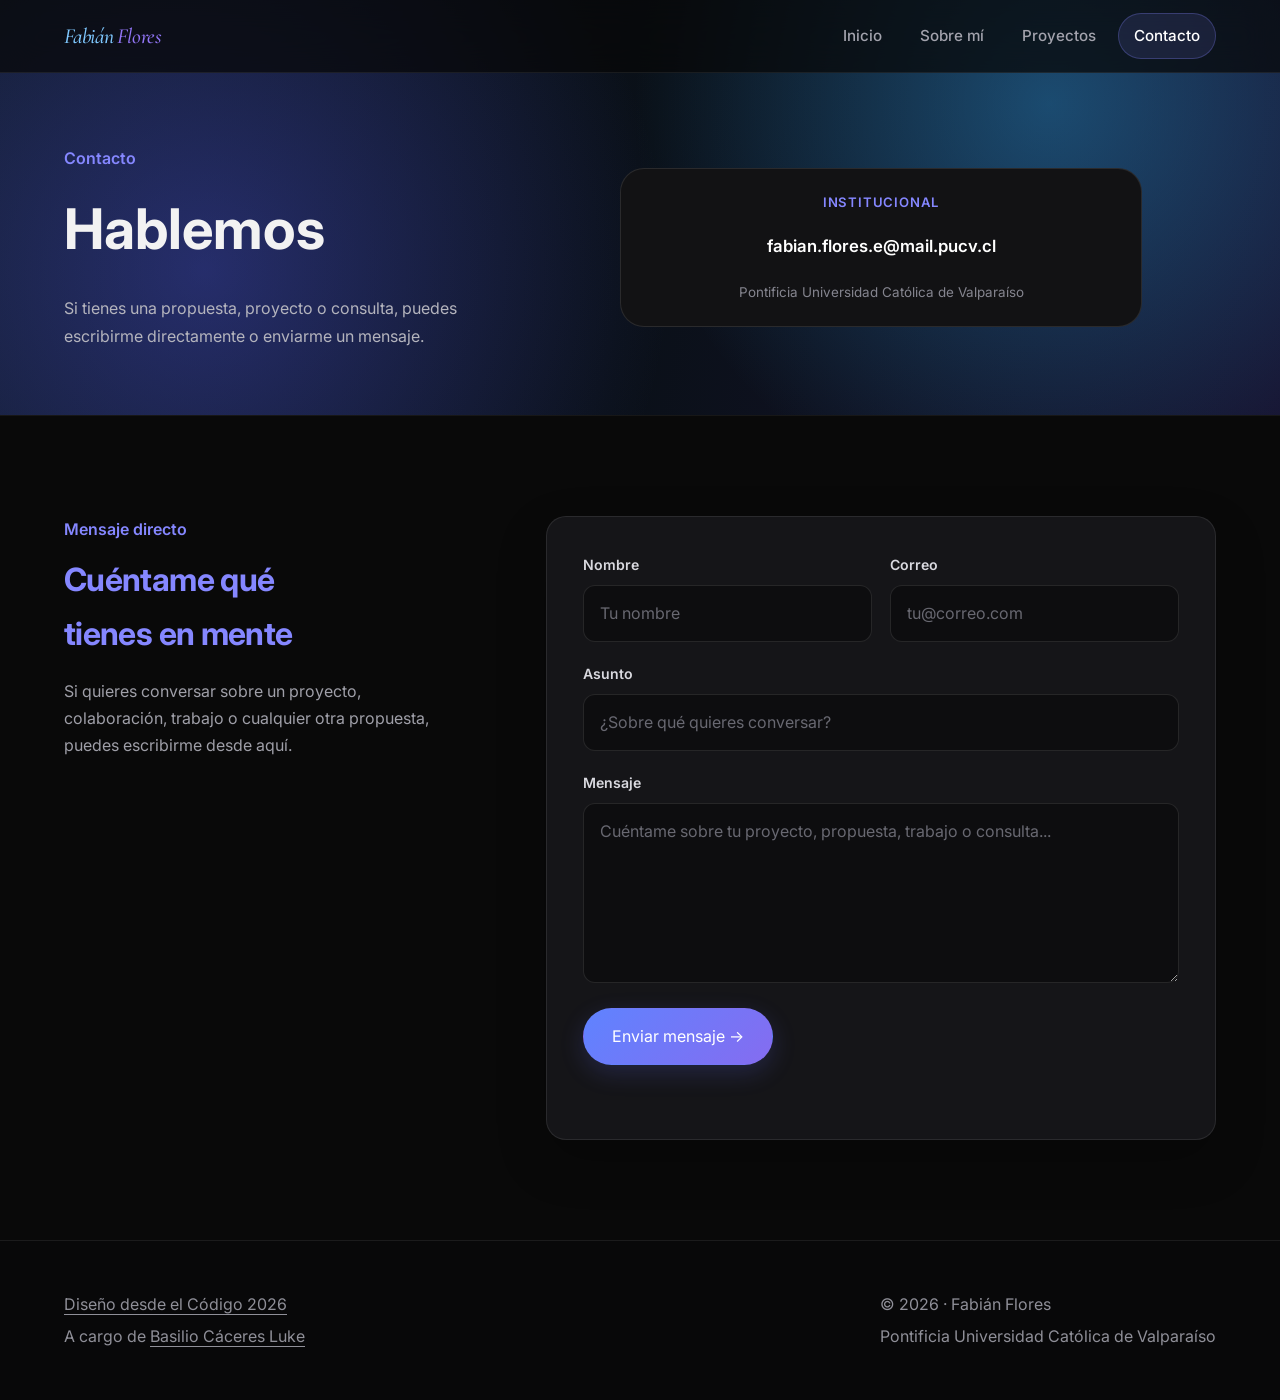
==== contacto.html @ b3d0c7dd "Página de presentación personal terminada" ====
<!DOCTYPE html>
<html lang="es">

<head>
    <meta charset="UTF-8">
    <meta name="viewport" content="width=device-width, initial-scale=1.0">

    <title>Contacto | Fabián Flores</title>

    <meta name="description"
        content="Información de contacto de Fabián Flores, estudiante de Diseño en la Pontificia Universidad Católica de Valparaíso.">

    <!-- Google Fonts -->
    <link rel="preconnect" href="https://fonts.googleapis.com">
    <link rel="preconnect" href="https://fonts.gstatic.com" crossorigin>

    <link href="https://fonts.googleapis.com/css2?family=Cormorant+Garamond:ital,wght@1,400;1,500;1,600&family=Inter:wght@300;400;500;600;700&display=swap"
        rel="stylesheet">

    <!-- CSS -->
    <link rel="stylesheet" href="style.css">
</head>
 
<body class="page-contact">

    <!-- ==========================
            NAVEGACIÓN
    =========================== -->

    <nav class="site-nav">

        <div class="container nav-content">

            <a href="index.html" class="nav-brand">
                <span class="brand-name">Fabián</span>
                <span class="brand-surname">Flores</span>
            </a>

            <div class="nav-links">

                <a href="index.html" class="nav-link">
                    Inicio
                </a>

                <a href="sobre-mi.html" class="nav-link">
                    Sobre mí
                </a>

                <a href="proyectos.html" class="nav-link">
                    Proyectos
                </a>

                <a href="contacto.html" class="nav-link active">
                    Contacto
                </a>

            </div>

        </div>

    </nav>

    <!-- ==========================
            CABECERA DE PÁGINA
    =========================== -->

<!-- ==========================
        CABECERA DE CONTACTO
=========================== -->

    <header class="page-header contact-page-header">

        <div class="container contact-header-grid">

            <!-- Texto -->

            <div class="contact-header-copy">

                <p class="page-eyebrow">
                    Contacto
                </p>

                <h1>
                    Hablemos
                </h1>

                <p class="page-description">
                    Si tienes una propuesta, proyecto o consulta,
                    puedes escribirme directamente o enviarme un mensaje.
                </p>

            </div>

            <!-- Correos -->

            <div class="contact-options contact-options-header">


                <!-- Institucional -->

                <a
                    href="mailto:fabian.flores.e@mail.pucv.cl"
                    class="contact-option">

                    <span class="contact-option-label">
                        Institucional
                    </span>

                    <strong>
                        fabian.flores.e@mail.pucv.cl
                    </strong>

                    <span class="contact-option-note">
                        Pontificia Universidad Católica de Valparaíso
                    </span>

                </a>

            </div>

        </div>

    </header>

    <!-- ==========================
            INFORMACIÓN DE CONTACTO
    =========================== -->

    <main>

        <!-- ==========================
                FORMULARIO
        =========================== -->

        <section class="section contact-form-section">

            <div class="container contact-form-grid">

                <div class="contact-form-intro">

                    <p class="page-eyebrow">
                        Mensaje directo
                    </p>

                    <h2 class="section-title">
                        Cuéntame qué<br>
                        tienes en mente
                    </h2>

                    <p>
                        Si quieres conversar sobre un proyecto,
                        colaboración, trabajo o cualquier otra propuesta,
                        puedes escribirme desde aquí.
                    </p>

                </div>

                <form
                    id="contact-form"
                    class="contact-form"
                    action="https://formspree.io/f/mnpawgqn"
                    method="POST">

                    <div class="form-row">

                        <div class="form-field">

                            <label for="contact-name">
                                Nombre
                            </label>

                            <input
                                type="text"
                                id="contact-name"
                                name="nombre"
                                placeholder="Tu nombre"
                                autocomplete="name"
                                required>

                        </div>

                        <div class="form-field">

                            <label for="contact-email">
                                Correo
                            </label>

                            <input
                                type="email"
                                id="contact-email"
                                name="email"
                                placeholder="tu@correo.com"
                                autocomplete="email"
                                required>

                        </div>

                    </div>

                    <div class="form-field">

                        <label for="contact-subject">
                            Asunto
                        </label>

                        <input
                            type="text"
                            id="contact-subject"
                            name="asunto"
                            placeholder="¿Sobre qué quieres conversar?"
                            required>

                    </div>

                    <div class="form-field">

                        <label for="contact-message">
                            Mensaje
                        </label>

                        <textarea
                            id="contact-message"
                            name="mensaje"
                            placeholder="Cuéntame sobre tu proyecto, propuesta, trabajo o consulta..."
                            required></textarea>

                    </div>

                    <button
                        type="submit"
                        class="btn contact-submit">

                        Enviar mensaje →

                    </button>

                    <p
                        id="contact-form-status"
                        class="form-status"
                        aria-live="polite">
                    </p>


                </form>


            </div>

        </section>

    </main>

    <!-- ==========================
            FOOTER
    =========================== -->

    <footer>

        <div class="container footer-content">

            <div class="footer-course">

                <h3>
                    <a href="https://wiki.ead.pucv.cl/Dise%C3%B1o_desde_el_C%C3%B3digo_2026"
                        target="_blank"
                        rel="noopener noreferrer">
                        Diseño desde el Código 2026
                    </a>
                </h3>

                <p>
                    A cargo de
                    <a href="https://wiki.ead.pucv.cl/Basilio_C%C3%A1ceres"
                        target="_blank"
                        rel="noopener noreferrer">
                        Basilio Cáceres Luke
                    </a>
                </p>

            </div>

            <div>

                <p id="copyright">
                    © 2026 · Fabián Flores
                </p>

                <p>
                    Pontificia Universidad Católica de Valparaíso
                </p>

            </div>

        </div>

    </footer>

    <!-- JavaScript -->
    <script src="script.js"></script>

</body>

</html>
---- style.css ----
/* ==========================================
   VARIABLES
========================================== */

:root{

    --color-primary:#7b7cff;
    --color-primary-dark:#6263e8;
    --color-accent:#8587ff;

    --color-blue:#6d8cff;
    --color-light-blue:#7fc8ff;
    --color-purple:#9275f5;

    --color-text:#f2f2f2;
    --color-text-light:#a8a8ad;

    --color-border:rgba(255,255,255,.10);

    --color-surface:#121214;

    --shadow:
        0 15px 40px rgba(70,100,170,.10);

    --shadow-hover:
        0 20px 45px rgba(80,100,190,.16);

    --radius:18px;

    --transition:.3s ease;

    --max-width:1200px;

}

/* ==========================================
   RESET
========================================== */

*{
    margin:0;
    padding:0;
    box-sizing:border-box;
}

html{
    scroll-behavior:smooth;

    scroll-padding-top:90px;
}

body{
    font-family:'Inter', sans-serif;
    color:var(--color-text);
    line-height:1.7;
    min-height:100vh;
    overflow-x:hidden;
    background:#090909;
}

/* ==========================================
   TIPOGRAFÍA
========================================== */

h1{
    font-size:3.5rem;
    margin-bottom:.5rem;
}

h2{
    font-size:2rem;
    margin-bottom:1rem;
}

h3{
    margin-bottom:.8rem;
}

p{
    color:var(--color-text-light);
}

ul{
    padding-left:20px;
}

a{
    text-decoration:none;
    color:inherit;
}

/* ==========================================
   CONTENEDORES
========================================== */

.container{
    width:min(90%, var(--max-width));
    margin:auto;
}

.section{
    position:relative;
    padding:100px 0;
}

.section-title{
    margin-bottom:35px;
    color:var(--color-accent);
    font-weight:700;
    letter-spacing:-0.02em;
}

/* ==========================================
   NAVEGACIÓN
========================================== */

.site-nav{

    position:fixed;

    top:0;
    left:0;
    right:0;

    z-index:1000;

    background:
        rgba(7,7,8,.72);

    border-bottom:
        1px solid rgba(255,255,255,.07);

    backdrop-filter:
        blur(18px);

    -webkit-backdrop-filter:
        blur(18px);


    /* Estado inicial: oculta */

    opacity:0;

    visibility:hidden;

    pointer-events:none;


    /* Aparición suave */

    transition:
        opacity .45s ease,
        visibility .45s ease;

}

.site-nav.is-visible{

    opacity:1;

    visibility:visible;

    pointer-events:auto;

}

.nav-content{

    min-height:72px;

    display:flex;

    align-items:center;

    justify-content:space-between;

    gap:30px;

}

/* Nombre */
.nav-brand{
    display:inline-flex;
    align-items:baseline;
    gap:.16em;
    font-family:
        "Cormorant Garamond",
        serif;
    font-size:1.35rem;
    font-style:italic;
    font-weight:500;
    letter-spacing:-0.01em;
    white-space:nowrap;
}

.nav-brand .brand-name{color:var(--color-light-blue);}

.nav-brand .brand-surname{color:var(--color-purple);}

/* Enlaces */
.nav-links{

    display:flex;

    align-items:center;

    gap:6px;

}

.nav-link{

    padding:9px 15px;

    border-radius:999px;

    color:#a3a3ad;

    font-size:.95rem;

    font-weight:500;

    border:
        1px solid transparent;

    transition:
        color .3s ease,
        background .3s ease,
        border-color .3s ease,
        transform .3s ease;

}

.nav-link:hover{

    color:#ffffff;

    background:
        rgba(255,255,255,.06);

}

/* Página actual */
.nav-link.active{

    color:#ffffff;

    background:
        rgba(133,135,255,.13);

    border-color:
        rgba(133,135,255,.28);

}

/* Accesibilidad con teclado */
.nav-brand:focus-visible,
.nav-link:focus-visible{

    outline:
        2px solid var(--color-accent);

    outline-offset:4px;

}

/* ==========================================
   HERO
========================================== */

.hero{
    position:relative;
    min-height:calc(100vh + 180px);
    display:flex;
    align-items:center;
    overflow:hidden;
    isolation:isolate;
    background:#070708;
}

.hero::after{

    content:"";

    position:absolute;

    left:0;
    right:0;
    bottom:0;

    height:420px;

    pointer-events:none;

    background:

        linear-gradient(

            to bottom,

            rgba(7,7,8,0) 0%,

            rgba(7,7,8,.05) 20%,

            rgba(7,7,8,.18) 40%,

            rgba(7,7,8,.45) 60%,

            rgba(7,7,8,.75) 80%,

            #0d0d0f 100%

        );

    z-index:2;

}

/* ==========================================
   CABECERA DE PÁGINAS INTERNAS
========================================== */

.page-header{
    position:relative;
    padding:
        145px 0
        65px;
    background:#090909;
}

.page-header h1{
    margin-bottom:18px;
}

.page-eyebrow{
    margin-bottom:10px;
    color:var(--color-accent);
    font-weight:600;
}

.page-description{
    max-width:800px;
    color:#b4b4bd;
}

/* ==========================================
   FONDOS DE CABECERAS INTERNAS
========================================== */

/* SOBRE MÍ */
body.page-about .page-header{
    background:
        radial-gradient(
            circle at 12% 35%,
            rgba(54,167,255,.40) 0%,
            transparent 38%
        ),

        radial-gradient(
            circle at 88% 30%,
            rgba(118,79,255,.34) 0%,
            transparent 42%
        ),

        linear-gradient(
            100deg,
            #102334 0%,
            #0b111d 50%,
            #201642 100%
        );
}

/* PROYECTOS */
body.page-projects .page-header{
    background:
        radial-gradient(
            circle at 18% 25%,
            rgba(82,103,255,.38) 0%,
            transparent 38%
        ),

        radial-gradient(
            circle at 84% 38%,
            rgba(151,75,245,.38) 0%,
            transparent 42%
        ),

        linear-gradient(
            105deg,
            #10162c 0%,
            #0c0d18 48%,
            #25133a 100%
        );
}

/* CONTACTO */
body.page-contact .page-header{
    background:
        radial-gradient(
            circle at 82% 25%,
            rgba(45,185,255,.34) 0%,
            transparent 38%
        ),

        radial-gradient(
            circle at 16% 65%,
            rgba(83,89,245,.35) 0%,
            transparent 42%
        ),

        linear-gradient(
            100deg,
            #101a27 0%,
            #0a1018 50%,
            #171330 100%
        );
}

/* ==========================================
   FONDO FLUIDO
========================================== */

.hero-fluid{

    position:absolute;

    inset:-10%;

    z-index:0;

    overflow:hidden;

    pointer-events:none;

    --mouse-x:0px;
    --mouse-y:0px;

    --mouse-x-reverse:0px;
    --mouse-y-reverse:0px;

    background:
        radial-gradient(
            circle at 20% 30%,
            rgba(61,125,255,.30),
            transparent 38%
        ),

        radial-gradient(
            circle at 78% 25%,
            rgba(126,85,255,.30),
            transparent 40%
        ),

        radial-gradient(
            circle at 50% 85%,
            rgba(45,185,255,.18),
            transparent 42%
        ),

        #070708;

}

/* Base compartida de las capas */

.fluid-layer{
    position:absolute;
    left:-30%;
    width:160%;
    filter:blur(45px);
    will-change:transform;
}

/* Onda superior */

.fluid-layer-1{

    top:-4%;

    height:46%;

    opacity:.78;

    background:
        linear-gradient(
            100deg,

            rgba(54,167,255,.85) 0%,

            rgba(74,122,255,.78) 32%,

            rgba(118,79,255,.82) 68%,

            rgba(72,98,235,.65) 100%
        );

    border-radius:
        40% 60% 65% 35%
        /
        55% 48% 52% 45%;

    transform:
        rotate(-5deg)
        scale(1.1);

    animation:
        fluid-wave-one 7s ease-in-out infinite alternate;

}

/* Onda central */

.fluid-layer-2{

    top:27%;

    height:43%;

    opacity:.68;

    background:
        linear-gradient(
            100deg,

            rgba(35,208,255,.80) 0%,

            rgba(47,147,255,.78) 34%,

            rgba(76,90,220,.72) 65%,

            rgba(126,81,245,.72) 100%
        );

    border-radius:
        58% 42% 36% 64%
        /
        42% 58% 45% 55%;

    transform:
        rotate(4deg)
        scale(1.08);

    animation:
        fluid-wave-two 9s ease-in-out infinite alternate;

}

/* Onda inferior */

.fluid-layer-3{

    bottom:-15%;

    height:48%;

    opacity:.72;

    background:
        linear-gradient(
            105deg,

            rgba(16,88,180,.68) 0%,

            rgba(24,125,220,.72) 33%,

            rgba(74,75,205,.78) 67%,

            rgba(115,68,230,.72) 100%
        );

    border-radius:
        38% 62% 58% 42%
        /
        62% 38% 55% 45%;

    transform:
        rotate(-3deg)
        scale(1.12);

    animation:
        fluid-wave-three 11s ease-in-out infinite alternate;

}

/* Oscurecimiento para mantener legibilidad */

.hero-fluid::after{

    content:"";

    position:absolute;

    inset:0;

    background:

        radial-gradient(

            circle at center,

            rgba(5,5,8,.05) 0%,

            rgba(5,5,8,.14) 55%,

            rgba(5,5,8,.35) 82%,

            rgba(5,5,8,.92) 100%

        ),

        linear-gradient(

            to bottom,

            transparent 72%,

            rgba(7,7,8,.10) 82%,

            rgba(7,7,8,.55) 90%,

            #070708 100%

        );

}






/* ==========================================
   ONDAS GENERADAS POR CLICK
========================================== */

.hero-ripple{

    position:absolute;

    left:0;
    top:0;

    width:0;
    height:0;

    z-index:1;

    pointer-events:none;

}

/* ==========================================
   VACÍO CENTRAL
========================================== */

.hero-ripple-core{

    position:absolute;

    left:0;
    top:0;

    width:190px;
    height:190px;

    border-radius:50%;

    background:
        radial-gradient(
            circle,
            rgba(9,9,9,.82) 0%,
            rgba(9,9,9,.72) 30%,
            rgba(9,9,9,.46) 50%,
            rgba(9,9,9,.15) 72%,
            transparent 100%
        );

    filter:blur(10px);

    animation:
        hero-ripple-core
        2.4s
        ease-out
        forwards;

}

/* ==========================================
   ONDAS EXTERIORES
========================================== */

.hero-ripple-ring{

    position:absolute;

    left:0;
    top:0;

    width:180px;
    height:180px;

    border-radius:50%;

    border:
        10px solid rgba(9,9,9,.48);

    box-shadow:
        0 0 30px rgba(9,9,9,.38),
        inset 0 0 28px rgba(9,9,9,.32);

    filter:blur(6px);

    opacity:0;

    animation:
        hero-ripple-ring
        2.8s
        cubic-bezier(.18,.55,.25,1)
        forwards;

}

/* Primera onda */
.hero-ripple-ring.ring-1{

    --ripple-scale:7.5;

}

/* Segunda onda */
.hero-ripple-ring.ring-2{
    --ripple-scale:9.5;
    animation-delay:.18s;
}

/* Tercera onda */
.hero-ripple-ring.ring-3{
    --ripple-scale:11.5;
    animation-delay:.36s;
}


/* ==========================================
   ANIMACIÓN DEL VACÍO
========================================== */

@keyframes hero-ripple-core{

    0%{

        transform:
            translate(-50%,-50%)
            scale(.08);

        opacity:.78;

    }

    35%{

        opacity:.68;

    }

    70%{

        opacity:.30;

    }

    100%{

        transform:
            translate(-50%,-50%)
            scale(4.5);

        opacity:0;

    }

}

/* ==========================================
   PROPAGACIÓN DE LAS ONDAS
========================================== */

@keyframes hero-ripple-ring{

    0%{

        transform:
            translate(-50%,-50%)
            scale(.12);

        opacity:0;

    }

    10%{

        opacity:.55;

    }

    45%{

        opacity:.42;

    }

    75%{

        opacity:.20;

    }

    100%{

        transform:
            translate(-50%,-50%)
            scale(var(--ripple-scale));

        opacity:0;

    }

}

/* ==========================================
   EFECTO AL MANTENER PRESIONADO
========================================== */

.hero-hold-effect{

    position:absolute;

    width:260px;
    height:260px;

    border-radius:50%;

    pointer-events:none;

    z-index:1;

    transform:
        translate(-50%,-50%)
        scale(1);

    background:
        radial-gradient(
            circle,
            rgba(9,9,9,.72) 0%,
            rgba(9,9,9,.56) 28%,
            rgba(9,9,9,.30) 52%,
            rgba(9,9,9,.10) 70%,
            transparent 100%
        );

    filter:blur(14px);

    opacity:.9;

    transition:
        opacity .35s ease,
        transform .35s ease;

}

/* Desaparición al soltar */
.hero-hold-effect.is-leaving{

    opacity:0;

    transform:
        translate(-50%,-50%)
        scale(1.25);

}

/* ==========================================
   ESTELA DEL PUNTERO
========================================== */

.hero-hold-trail{

    position:absolute;

    width:130px;
    height:130px;

    border-radius:50%;

    pointer-events:none;

    z-index:1;

    transform:
        translate(-50%,-50%)
        scale(.75);

    background:
        radial-gradient(
            circle,
            rgba(9,9,9,.42) 0%,
            rgba(9,9,9,.30) 35%,
            rgba(9,9,9,.12) 62%,
            transparent 100%
        );

    filter:blur(11px);

    animation:
        hero-hold-trail
        .75s
        ease-out
        forwards;

}

@keyframes hero-hold-trail{

    0%{

        opacity:.65;

        transform:
            translate(-50%,-50%)
            scale(.70);

    }

    100%{

        opacity:0;

        transform:
            translate(-50%,-50%)
            scale(1.35);

    }

}

/* ==========================================
   HERO PRESIONADO
========================================== */

.hero.is-holding,
.hero.is-holding *{

    user-select:none;
    -webkit-user-select:none;

}

.hero.is-holding .hero-image img{

    -webkit-user-drag:none;

}

/* ==========================================
   CONTENIDO DEL HERO
========================================== */

.hero-content{

    position:relative;
    z-index:2;
    width:min(90%, var(--max-width));
    margin:auto;
    display:flex;
    justify-content:space-between;
    align-items:center;
    gap:80px;

    /* Corrige el centro visual del Hero */
    transform:translateY(-70px);

}

/* Imagen */
.hero-image{
    flex:1;
    display:flex;
    justify-content:center;
}

.hero-image img{
    width:390px;
    height:390px;
    object-fit:cover;
    object-position:center;
    border-radius:28px;
    border:
        5px solid rgba(255,255,255,.82);
    box-shadow:
        0 22px 70px rgba(0,0,0,.40);
}

/* Texto */
.hero-text{
    flex:1;
    position:relative;
}

.hero-subtitle{
    margin-bottom:.5rem;
    font-size:1.1rem;
    font-weight:600;
    color:var(--color-accent);
}

.hero h1{
    color:#ffffff;
    font-family:
        "Cormorant Garamond",
        serif;
    font-size:5.3rem;
    font-style:italic;
    font-weight:500;
    line-height:.92;
    letter-spacing:-0.04em;
    text-shadow:
        0 4px 25px
        rgba(0,0,0,.20);
}

.hero h2{
    color:#e2e2e8;
}

.hero-description{
    margin:25px 0;
    max-width:550px;
    color:#c0c0ca;
}

/* ==========================================
   BOTONES
========================================== */

.hero-buttons{
    display:flex;
    gap:15px;
    margin-top:35px;
}

/* Botón principal */

.btn{

    display:inline-flex;

    align-items:center;

    justify-content:center;

    padding:14px 28px;

    color:#ffffff;

    font-weight:600;

    border-radius:999px;

    border:1px solid transparent;

    background:
        linear-gradient(
            135deg,
            #5f83ff,
            #856cf0
        );

    box-shadow:
        0 8px 24px rgba(95,105,240,.20);

    transition:
        transform .3s ease,
        background .3s ease,
        box-shadow .3s ease,
        border-color .3s ease,
        color .3s ease;

}

.btn:hover{

    transform:translateY(-3px);

    background:
        linear-gradient(
            135deg,
            #7697ff,
            #9a82ff
        );

    box-shadow:
        0 12px 30px rgba(105,95,245,.32);

}

.btn:active{
    transform:translateY(-1px) scale(.98);
}

/* Botón secundario */

.btn-outline{

    color:#d8d8ff;

    background:rgba(255,255,255,.035);

    border:
        1px solid rgba(135,135,255,.48);

    box-shadow:none;

    backdrop-filter:blur(8px);

    -webkit-backdrop-filter:blur(8px);

}

.btn-outline:hover{

    color:#ffffff;

    border-color:rgba(155,145,255,.85);

    background:
        rgba(120,110,255,.13);

    box-shadow:
        0 8px 25px rgba(105,95,235,.15);

}

/* Navegación por teclado */

.btn:focus-visible{

    outline:
        2px solid #9a8cff;

    outline-offset:4px;

}

/* ==========================================
   TARJETAS
========================================== */

.card{

    padding:30px;

    border-radius:var(--radius);

    background:#151518;

    border:1px solid rgba(255,255,255,.08);

    box-shadow:
        0 15px 35px rgba(0,0,0,.28);

    transition:var(--transition);

}

.card:hover{

    transform:translateY(-6px);

    background:#19191d;

    border-color:rgba(135,125,255,.30);

    box-shadow:
        0 20px 45px rgba(0,0,0,.38);

}

/* ==========================================
   PRESENTACIÓN
========================================== */

#presentacion{
    position:relative;
    background:#0d0d0f;
    padding-top:100px;
}

.presentacion-grid{
    display:grid;
    grid-template-columns:1.05fr 1fr;
    gap:80px;
    align-items:start;
}

.about{
    padding:0;
}

.about-skills{
    margin-top:45px;
}

.about-skills .section-title{
    margin-bottom:25px;
}

/* ==========================================
   TRAYECTORIA ACADÉMICA
========================================== */

.academic-program{

    margin-bottom:38px;
    padding:25px 28px;

    border-radius:18px;

    background:
        linear-gradient(
            135deg,
            rgba(123,124,255,.12),
            rgba(255,255,255,.025)
        );

    border:
        1px solid rgba(133,135,255,.22);

}

.academic-label{
    margin-bottom:4px;
    color:var(--color-accent);
    font-size:.85rem;
    font-weight:600;
    text-transform:uppercase;
    letter-spacing:.08em;
}

.academic-program h3{
    margin:0 0 4px;
    color:#ffffff;
    font-size:1.35rem;
}

.academic-program p:last-child{
    margin:0;
    color:#a9a9b2;
}

/* Línea temporal */
.academic-timeline{
    position:relative;
    margin-left:8px;
}

/* Línea vertical */
.academic-timeline::before{
    content:"";
    position:absolute;
    top:8px;
    bottom:8px;
    left:6px;
    width:1px;
    background:
        linear-gradient(
            to bottom,
            var(--color-accent),
            rgba(133,135,255,.10)
        );
}

.timeline-item{
    position:relative;
    display:grid;
    grid-template-columns:
        32px
        1fr;
    padding-bottom:34px;
}

.timeline-item:last-child{
    padding-bottom:0;
}

/* Punto */
.timeline-marker{
    position:relative;
    z-index:1;
    width:13px;
    height:13px;
    margin-top:6px;
    border-radius:50%;
    background:#16161a;
    border:
        2px solid rgba(133,135,255,.55);
    box-shadow:
        0 0 0 5px #0d0d0f;
}

.timeline-current .timeline-marker{
    background:var(--color-accent);
    border-color:var(--color-accent);
    box-shadow:
        0 0 0 5px #0d0d0f,
        0 0 18px rgba(133,135,255,.45);
}

/* Contenido */
.timeline-content{
    padding-left:8px;
}

.timeline-year{
    display:block;
    margin-bottom:7px;
    color:var(--color-accent);
    font-size:.85rem;
    font-weight:600;
    letter-spacing:.04em;
}

.timeline-content h3{
    margin-bottom:9px;
    color:#eeeeF2;
}

.timeline-content p{
    margin:2px 0;
    color:#9f9fa8;
}

/* ==========================================
   HABILIDADES
========================================== */

.skills{
    display:flex;
    flex-wrap:wrap;
    gap:15px;
}

.skills span{

    padding:12px 22px;

    border-radius:999px;

    font-weight:500;

    color:#c7c7ce;

    background:#151518;

    border:1px solid rgba(255,255,255,.09);

    box-shadow:
        0 8px 20px rgba(0,0,0,.20);

    transition:var(--transition);

}

.skills span:hover{

    color:#ffffff;

    transform:translateY(-3px);

    background:#1d1c26;

    border-color:rgba(135,125,255,.50);

    box-shadow:
        0 10px 25px rgba(0,0,0,.28);

}

/* ==========================================
   PROYECTOS DESTACADOS
========================================== */

.featured-projects{background:#0d0d0f;}

.featured-heading{
    max-width:680px;
    margin-bottom:55px;
}

.featured-heading .section-title{margin-bottom:15px;}

.featured-heading > p:last-child{color:#9f9fa8;}

/* Cuadrícula */
.projects-grid{
    display:grid;
    grid-template-columns:
        repeat(2, minmax(0,1fr));
    gap:28px;
}

/* Tarjetas */
.project-card{
    display:flex;
    flex-direction:column;
    min-width:0;
    overflow:hidden;
    border-radius:20px;
    background:#151518;
    border:
        1px solid rgba(255,255,255,.08);
    transition:
        transform .35s ease,
        border-color .35s ease,
        box-shadow .35s ease;
}

.project-card:hover{
    transform:translateY(-6px);
    border-color:
        rgba(133,135,255,.30);
    box-shadow:
        0 22px 50px rgba(0,0,0,.30);
}

/* Todas las imágenes ocupan el mismo espacio */
.project-image{
    display:flex;
    align-items:center;
    justify-content:center;
    width:100%;
    aspect-ratio:16 / 10;
    overflow:hidden;
    background:#101012;
}

.project-image img{
    display:block;
    width:100%;
    height:100%;
    object-fit:cover;
    object-position:center;
    transition:
        transform .6s
        cubic-bezier(.2,.7,.2,1);
}

.project-card:hover
.project-image img{transform:scale(1.03);}

/* Información */
.project-info{
    display:flex;
    flex-direction:column;
    flex:1;
    padding:30px;
}

.project-meta{
    display:flex;
    justify-content:space-between;
    gap:20px;
    margin-bottom:12px;
    color:var(--color-accent);
    font-size:.82rem;
    font-weight:600;
}

.project-info h3{
    margin-bottom:12px;
    color:#ffffff;
    font-size:1.55rem;
}

.project-info p{
    margin-bottom:25px;
    color:#9f9fa8;
}

.project-link{
    display:inline-block;
    width:fit-content;
    margin-top:auto;
    color:#d8d8ff;
    font-weight:600;
    transition:
        color .3s ease,
        transform .3s ease;
}

.project-link:hover{
    color:#ffffff;
    transform:translateX(5px);
}

/* ==========================================
   VENTANA DE PROYECTO
========================================== */

body.modal-open{overflow:hidden;}

.project-modal{
    position:fixed;
    inset:0;
    width:
        min(
            calc(100vw - 150px),
            980px
        );
    height:
        min(
            86vh,
            760px
        );
    margin:auto;
    padding:0;
    overflow:visible;
    border:none;
    color:var(--color-text);
    background:transparent;
}

/* Fondo */

.project-modal::backdrop{
    background:
        rgba(3,3,5,.84);
    backdrop-filter:
        blur(10px);
    -webkit-backdrop-filter:
        blur(10px);
}

/* ==========================================
   CONTENIDO
========================================== */

.project-modal-content{
    width:100%;
    height:100%;
    display:grid;
    grid-template-rows:
        minmax(0,1fr)
        auto;
    overflow:hidden;
    border-radius:22px;
    background:#131316;
    box-shadow:
        0 30px 100px
        rgba(0,0,0,.65);
}

/* ==========================================
   CERRAR
========================================== */

.project-modal-close{

    position:absolute;

    top:0;
    right:-72px;

    z-index:20;

    width:46px;
    height:46px;

    display:flex;

    align-items:center;
    justify-content:center;

    border:
        1px solid
        rgba(255,255,255,.18);

    border-radius:50%;

    color:#ffffff;

    background:#1c1c20;

    box-shadow:
        0 8px 25px
        rgba(0,0,0,.45);

    font-family:inherit;

    font-size:1.6rem;

    line-height:1;

    cursor:pointer;

    transition:
        background .3s ease,
        transform .3s ease,
        border-color .3s ease;

}

.project-modal-close:hover{

    background:
        var(--color-primary-dark);

    border-color:
        rgba(255,255,255,.30);

    transform:
        scale(1.08);

}

/* ==========================================
   IMAGEN
========================================== */

.project-modal-media{
    position:relative;
    min-height:0;
    display:flex;
    align-items:center;
    justify-content:center;
    overflow:hidden;
    background:#131316;
    touch-action:none;
}

.project-modal-media img{

    display:block;

    width:100%;
    height:100%;

    object-fit:contain;
    object-position:center;

    user-select:none;
    -webkit-user-select:none;
    -webkit-user-drag:none;

    transform:
        translate3d(0,0,0)
        scale(1);

    transform-origin:center;

    transition:
        transform .2s ease;

    will-change:transform;

}

/* Cuando está ampliada */
.project-modal-media.is-zoomed{cursor:grab;}

.project-modal-media.is-dragging{cursor:grabbing;}

.project-modal-media.is-dragging img{transition:none;}

/* ==========================================
   CONTROL DE ZOOM
========================================== */

.project-modal-zoom-control{

    position:absolute;

    right:18px;
    bottom:18px;

    z-index:15;

    display:flex;

    align-items:center;

    gap:8px;

    padding:
        7px 10px;

    border:
        1px solid
        rgba(255,255,255,.16);

    border-radius:999px;

    background:
        rgba(18,18,22,.82);

    backdrop-filter:
        blur(12px);

    -webkit-backdrop-filter:
        blur(12px);

    box-shadow:
        0 8px 25px
        rgba(0,0,0,.28);

}

.project-modal-zoom-control[hidden]{display:none;} 

/* + y − */
.project-modal-zoom-control button{

    width:30px;
    height:30px;

    display:flex;

    align-items:center;
    justify-content:center;

    flex-shrink:0;

    border:none;

    border-radius:50%;

    color:#ffffff;

    background:
        rgba(255,255,255,.08);

    font-family:inherit;

    font-size:1rem;

    cursor:pointer;

    transition:
        background .2s ease;

}

.project-modal-zoom-control button:hover{
    background:
        rgba(133,135,255,.30);
}

/* Graduación */
.project-zoom-range{
    width:120px;
    cursor:pointer;
    accent-color:
        var(--color-accent);
}

/* Porcentaje */
.project-zoom-value{
    min-width:42px;
    color:#d0d0d8;
    font-size:.72rem;
    text-align:right;
}

/* ==========================================
   INFORMACIÓN
========================================== */

.project-modal-info{
    padding:
        24px 34px
        28px;
    border-top:
        1px solid
        rgba(255,255,255,.06);
}

.project-modal-category{
    margin-bottom:5px;
    color:var(--color-accent);
    font-size:.82rem;
    font-weight:600;
}

.project-modal-info h2{
    margin-bottom:8px;
    color:#ffffff;
    font-size:1.7rem;
}

.project-modal-description{
    max-width:760px;
    margin-bottom:18px;
    color:#aaaab3;
}

/* ==========================================
   PALABRAS CLAVE
========================================== */

.project-modal-keywords{margin-bottom:20px;}

.project-modal-keywords h3{
    margin-bottom:10px;
    color:#eeeeF2;
    font-size:.92rem;
}

.project-keyword-list{
    display:flex;
    flex-wrap:wrap;
    gap:8px;
}

.project-keyword-list span{
    padding:
        6px 12px;
    border:
        1px solid
        rgba(255,255,255,.11);
    border-radius:999px;
    color:#b8b8c3;
    background:
        rgba(255,255,255,.035);
    font-size:.78rem;
}

/* ==========================================
   BOTONES DE PROYECTOS
========================================== */

button.project-link,
button.project-image{
    font:inherit;
    text-align:left;
    border:none;
    cursor:pointer;
}

button.project-link{
    padding:0;
    background:none;
}

/* ==========================================
   GALERÍA ESTÁTICA
========================================== */

.gallery-section{
    background:#0d0d0f;
    border-top:
        1px solid rgba(255,255,255,.06);
}

.gallery-heading{
    max-width:680px;
    margin-bottom:50px;
}

.gallery-heading .section-title{margin-bottom:15px;}

.gallery-heading > p:last-child{color:#9f9fa8;}

/* Galería tipo mosaico */
.gallery-grid{
    columns:3 280px;
    column-gap:22px;
}

.gallery-item{
    display:block;
    width:100%;
    margin:0 0 22px;
    break-inside:avoid;
    overflow:hidden;
    border-radius:16px;
    background:#151518;
    border:
        1px solid rgba(255,255,255,.09);
    box-shadow:
        0 15px 35px rgba(0,0,0,.24);
    transition:
        transform .3s ease,
        border-color .3s ease,
        box-shadow .3s ease;
}

.gallery-item img{
    display:block;
    width:100%;
    height:auto;
}

.gallery-item:hover{
    transform:translateY(-4px);
    border-color:
        rgba(133,135,255,.35);
    box-shadow:
        0 20px 40px rgba(0,0,0,.32);
}

/* ==========================================
   EXPLORA — INDEX
========================================== */
.home-explore{
    background:#0e0e11;
    border-top:
        1px solid rgba(255,255,255,.06);
}

.home-explore-heading{
    max-width:680px;
    margin-bottom:45px;
}

.home-explore-heading h2{
    margin-bottom:14px;
    color:#f2f2f2;
    font-size:2.2rem;
}

.home-explore-heading > p:last-child{color:#9f9fa8;}

/* Tres accesos */
.home-explore-grid{
    display:grid;
    grid-template-columns:
        repeat(3,minmax(0,1fr));
    gap:22px;
}

.home-link-card{
    position:relative;
    min-height:250px;
    display:flex;
    flex-direction:column;
    padding:30px;
    overflow:hidden;
    isolation:isolate;
    border-radius:20px;
    background:#151518;
    border:
        1px solid rgba(255,255,255,.09);
    box-shadow:
        0 15px 35px rgba(0,0,0,.24);
    transition:
        transform .35s ease,
        border-color .35s ease,
        box-shadow .35s ease;
}

.home-link-card::before{
    content:"";
    position:absolute;
    inset:0;
    z-index:-1;
    opacity:0;
    transition:
        opacity .45s ease;
}

.home-link-card > *{
    position:relative;
    z-index:1;
}

.home-link-card:nth-child(1)::before{
    background:
        radial-gradient(
            circle at 12% 35%,
            rgba(54,167,255,.40) 0%,
            transparent 38%
        ),

        radial-gradient(
            circle at 88% 30%,
            rgba(118,79,255,.34) 0%,
            transparent 42%
        ),

        linear-gradient(
            100deg,
            #102334 0%,
            #0b111d 50%,
            #201642 100%
        );
}

.home-link-card:nth-child(2)::before{
    background:
        radial-gradient(
            circle at 18% 25%,
            rgba(82,103,255,.38) 0%,
            transparent 38%
        ),

        radial-gradient(
            circle at 84% 38%,
            rgba(151,75,245,.38) 0%,
            transparent 42%
        ),

        linear-gradient(
            105deg,
            #10162c 0%,
            #0c0d18 48%,
            #25133a 100%
        );
}

.home-link-card:nth-child(3)::before{
    background:
        radial-gradient(
            circle at 82% 25%,
            rgba(45,185,255,.34) 0%,
            transparent 38%
        ),

        radial-gradient(
            circle at 16% 65%,
            rgba(83,89,245,.35) 0%,
            transparent 42%
        ),

        linear-gradient(
            100deg,
            #101a27 0%,
            #0a1018 50%,
            #171330 100%
        );
}

.home-link-card:hover{
    transform:
        translateY(-7px);

    border-color:
        rgba(150,150,255,.48);

    box-shadow:
        0 22px 50px rgba(0,0,0,.40);
}

.home-link-card:hover::before{opacity:1;}

.home-card-label{
    display:block;
    margin-bottom:12px;
    color:var(--color-accent);
    font-size:.82rem;
    font-weight:600;
    text-transform:uppercase;
    letter-spacing:.07em;
}

.home-link-card h3{
    margin-bottom:14px;
    color:#ffffff;
    font-size:1.45rem;
}

.home-link-card p{
    margin-bottom:28px;
    color:#9f9fa8;
}

.home-card-arrow{
    margin-top:auto;
    color:#b7b8ff;
    font-size:.92rem;
    font-weight:600;
}

/* ==========================================
   WIKI
========================================== */

#wiki{
    background:#0e0e11;
}

.wiki-card{
    text-align:center;
    max-width:800px;
    margin:auto;
    padding:45px;
    background:#151518;
}

.wiki-card h2{
    color:#f0f0f4;
}

.wiki-card p{
    margin:30px 0;
    color:#a0a0a8;
}

.home-wiki-card{
    max-width:none;
    margin:
        22px 0 0;
    padding:36px 38px;
    display:flex;
    align-items:center;
    justify-content:space-between;
    gap:60px;
    text-align:left;
}

.home-wiki-content{max-width:720px;}

.home-wiki-content h2{margin-bottom:10px;}

.home-wiki-content > p:last-child{
    margin:0;
    color:#9f9fa8;
}

.home-wiki-card .btn{flex-shrink:0;}

/* ==========================================
   CABECERA DE CONTACTO
========================================== */

.contact-header-grid{
    display:grid;
    grid-template-columns:
        .75fr 1.25fr;
    gap:80px;
    align-items:center;
}

.contact-header-copy{max-width:500px;}

.contact-header-copy .page-description{max-width:480px;}

/* ==========================================
   CORREO
========================================== */

.contact-options{
    display:grid;
    grid-template-columns:
        repeat(2,minmax(0,1fr));
    gap:20px;
}

.contact-options.contact-options-header{
    grid-template-columns:1fr;
    width:78%;
    max-width:none;
    justify-self:center;
}

.contact-options-header
.contact-option{
    text-align:center;
    align-items:center;
}

.contact-option{
    width:100%;
    display:flex;
    flex-direction:column;
    gap:12px;
    padding:28px 22px;
    border:1px solid var(--color-border);
    border-radius:24px;
    background:var(--color-surface);
    box-shadow:var(--shadow-soft);
    transition:
        transform .25s ease,
        border-color .25s ease,
        box-shadow .25s ease;
}

.contact-options-header
.contact-option{padding:22px 25px;}

.contact-option:hover{
    transform:
        translateY(-5px);
    background:#19191d;
    border-color:
        rgba(133,135,255,.40);
    box-shadow:
        0 20px 40px rgba(0,0,0,.30);
}

.contact-option-label{
    display:block;
    margin-bottom:7px;
    color:var(--color-accent);
    font-size:.82rem;
    font-weight:600;
    text-transform:uppercase;
    letter-spacing:.06em;
}

.contact-option strong{
    display:block;
    color:#ffffff;
    font-size:1.05rem;
    font-weight:600;
    white-space:nowrap;
}

.contact-option-note{
    display:block;
    margin-top:8px;
    color:#85858f;
    font-size:.84rem;
}

/* ==========================================
   FORMULARIO
========================================== */

.contact-form-section{
    background:#090909;
    border-top:
        1px solid rgba(255,255,255,.06);
}

.contact-form-grid{
    display:grid;
    grid-template-columns:
        .75fr 1.25fr;
    gap:80px;
    align-items:start;
}

.contact-form-intro{
    position:sticky;
    top:115px;
}

.contact-form-intro .section-title{margin-bottom:16px;}

.contact-form-intro > p:last-child{
    max-width:430px;
    color:#9f9fa8;
}

/* Caja */
.contact-form{
    padding:36px;
    border-radius:20px;
    background:#151518;
    border:
        1px solid rgba(255,255,255,.09);
    box-shadow:
        0 20px 50px rgba(0,0,0,.24);
}

/* Dos columnas */
.form-row{
    display:grid;
    grid-template-columns:
        repeat(2,minmax(0,1fr));
    gap:18px;
}

/* Campo */
.form-field{
    display:flex;
    flex-direction:column;
    gap:8px;
    margin-bottom:20px;
}

.form-field label{
    color:#d9d9df;
    font-size:.88rem;
    font-weight:600;
}

.form-field input,
.form-field textarea{
    width:100%;
    padding:14px 16px;
    border:
        1px solid rgba(255,255,255,.10);
    border-radius:12px;
    outline:none;
    color:#ffffff;
    background:#0d0d0f;
    font:inherit;
    transition:
        border-color .25s ease,
        box-shadow .25s ease,
        background .25s ease;
}

.form-field input::placeholder,
.form-field textarea::placeholder{color:#686871;}

.form-field input:focus,
.form-field textarea:focus{
    background:#101014;
    border-color:
        rgba(133,135,255,.65);
    box-shadow:
        0 0 0 3px
        rgba(133,135,255,.10);
}

.form-field textarea{
    min-height:180px;
    resize:vertical;
}

.contact-submit{
    margin-top:5px;
    font:inherit;
    cursor:pointer;
}

.contact-submit:disabled{
    opacity:.60;
    cursor:wait;
    transform:none;
}

/* Resultado del envío */
.form-status{
    min-height:24px;
    margin-top:14px;
    font-size:.88rem;
}

.form-status.is-success{color:#a9aaff;}

.form-status.is-error{color:#ff9d9d;}

/* ==========================================
   FOOTER
========================================== */

footer{
    padding:45px 0;
    background:#080809;
    border-top:1px solid rgba(255,255,255,.08);
}

.footer-content{
    display:flex;
    justify-content:space-between;
    align-items:center;
    gap:40px;
    flex-wrap:wrap;
}

.footer-content h3{
    margin-bottom:10px;
    color:#eeeeF2;
}

.footer-content p{
    margin:5px 0;
    color:#8f8f98;
}

.footer-course h3,
.footer-course p{
    margin:5px 0;
    color:#8f8f98;
    font-size:1rem;
    font-weight:400;
    line-height:1.7;
}

.footer-course a{
    color:inherit;
    font-size:inherit;
    font-weight:inherit;
    text-decoration:underline;
    text-decoration-thickness:1px;
    text-underline-offset:4px;
}

/* ==========================================
   RESPONSIVE
========================================== */

@media (max-width:900px){

    .hero{padding:60px 0;}

    .hero-fluid{inset:-15%;}

    .hero h1{font-size:4.3rem;}

    .hero-image img{
        width:310px;
        height:310px;
        border-radius:24px;
    }

    .fluid-layer{
        width:170%;
        left:-35%;
    }

    .hero-content{
        flex-direction:column;
        text-align:center;
        transform:translateY(-35px);
    }

    .hero-description{
        margin:auto;
        margin-top:25px;
    }

    .hero-buttons{justify-content:center;}

    h1{font-size:2.7rem;}

    h2{font-size:1.8rem;}

    .home-explore-grid{grid-template-columns:1fr;}

    .home-wiki-card{
        flex-direction:column;
        align-items:flex-start;
        gap:28px;
    }

    .presentacion-grid{grid-template-columns:1fr;}

    .projects-grid{grid-template-columns:1fr;}

    .contact-options{grid-template-columns:1fr;}

    .contact-form-grid{
        grid-template-columns:1fr;
        gap:45px;
    }

    .contact-form-intro{position:static;}

    .contact-header-grid{
        grid-template-columns:1fr;
        gap:40px;
    }

    .contact-options-header{
        grid-template-columns:1fr;
        max-width:none;
        justify-self:stretch;
    }

    .footer-content{
        flex-direction:column;
        text-align:center;
    }
}

@media (max-width:600px){

    .site-nav{background:rgba(7,7,8,.90);}

    .nav-content{
        min-height:auto;
        padding:12px 0;
        flex-direction:column;
        align-items:flex-start;
        gap:10px;
    }

    .nav-links{
        width:100%;
        overflow-x:auto;
        padding-bottom:3px;
        scrollbar-width:none;
    }

    .nav-links::-webkit-scrollbar{display:none;}

    .nav-link{white-space:nowrap;}

    .section{padding:70px 0;}

    .hero-buttons{flex-direction:column;}

    .hero h1{font-size:3.4rem;}

    .hero-image img{
        width:260px;
        height:260px;
        border-radius:20px;
    }

    .btn{
        width:100%;
        text-align:center;
    }

    .home-wiki-card{padding:28px;}

    .home-wiki-card .btn{width:100%;}

    .page-header{
        padding-top:175px;
        padding-bottom:55px;
    }

    h1{font-size:2.2rem;}

    .project-modal{
        width:
            calc(100vw - 90px);
        height:88vh;
    }

    .project-modal-content{
        height:100%;
        border-radius:18px;
    }

    .project-modal-info{
        padding:
            20px 20px
            24px;
    }

    .project-modal-info h2{font-size:1.4rem;}

    .project-modal-description{font-size:.9rem;}

    .project-modal-close{
        top:0;
        right:-48px;
        width:40px;
        height:40px;
        font-size:1.4rem;
    }

    .project-modal-zoom-control{
        right:10px;
        bottom:10px;
    }

    .project-zoom-range{width:80px;}

    .project-zoom-value{display:none;}

    .project-modal-media img{
        max-width:100%;
        max-height:100%;
    }

    .gallery-section{padding:70px 0;}

    .gallery-grid{columns:1;}

    .form-row{grid-template-columns:1fr;}

    .contact-form{padding:25px;}

    .contact-option{padding:24px;}

    .contact-options-header{grid-template-columns:1fr;}
}

/* ==========================================
   ANIMACIONES DEL FONDO FLUIDO
========================================== */

@keyframes fluid-wave-one{

    0%{

        transform:
            translate3d(
                calc(-8% + var(--mouse-x)),
                calc(-3% + var(--mouse-y)),
                0
            )
            rotate(-8deg)
            scale(1.08);

        border-radius:
            35% 65% 72% 28%
            /
            58% 42% 68% 32%;

    }

    33%{

        transform:
            translate3d(
                calc(5% + var(--mouse-x)),
                calc(10% + var(--mouse-y)),
                0
            )
            rotate(-2deg)
            scale(1.20);

        border-radius:
            62% 38% 42% 58%
            /
            39% 61% 46% 54%;

    }

    66%{

        transform:
            translate3d(
                calc(10% + var(--mouse-x)),
                calc(-7% + var(--mouse-y)),
                0
            )
            rotate(6deg)
            scale(1.14);

        border-radius:
            46% 54% 68% 32%
            /
            65% 35% 42% 58%;

    }

    100%{

        transform:
            translate3d(
                calc(-4% + var(--mouse-x)),
                calc(6% + var(--mouse-y)),
                0
            )
            rotate(-5deg)
            scale(1.18);

        border-radius:
            58% 42% 35% 65%
            /
            45% 55% 63% 37%;

    }

}

@keyframes fluid-wave-two{

    0%{

        transform:
            translate3d(
                calc(9% + var(--mouse-x-reverse)),
                calc(4% + var(--mouse-y-reverse)),
                0
            )
            rotate(7deg)
            scale(1.10);

        border-radius:
            64% 36% 40% 60%
            /
            38% 62% 52% 48%;

    }

    33%{

        transform:
            translate3d(
                calc(-8% + var(--mouse-x-reverse)),
                calc(-9% + var(--mouse-y-reverse)),
                0
            )
            rotate(-5deg)
            scale(1.21);

        border-radius:
            38% 62% 69% 31%
            /
            61% 39% 44% 56%;

    }

    66%{

        transform:
            translate3d(
                calc(-3% + var(--mouse-x-reverse)),
                calc(11% + var(--mouse-y-reverse)),
                0
            )
            rotate(3deg)
            scale(1.15);

        border-radius:
            57% 43% 33% 67%
            /
            47% 53% 65% 35%;

    }

    100%{

        transform:
            translate3d(
                calc(8% + var(--mouse-x-reverse)),
                calc(-4% + var(--mouse-y-reverse)),
                0
            )
            rotate(-7deg)
            scale(1.18);

        border-radius:
            43% 57% 64% 36%
            /
            59% 41% 38% 62%;

    }

}

@keyframes fluid-wave-three{

    0%{

        transform:
            translate3d(
                calc(-7% + var(--mouse-x)),
                calc(5% + var(--mouse-y-reverse)),
                0
            )
            rotate(-6deg)
            scale(1.13);

        border-radius:
            42% 58% 66% 34%
            /
            63% 37% 52% 48%;

    }

    33%{

        transform:
            translate3d(
                calc(7% + var(--mouse-x)),
                calc(-10% + var(--mouse-y-reverse)),
                0
            )
            rotate(5deg)
            scale(1.22);

        border-radius:
            61% 39% 37% 63%
            /
            42% 58% 67% 33%;

    }

    66%{

        transform:
            translate3d(
                calc(11% + var(--mouse-x)),
                calc(5% + var(--mouse-y-reverse)),
                0
            )
            rotate(-3deg)
            scale(1.16);

        border-radius:
            36% 64% 57% 43%
            /
            56% 44% 39% 61%;

    }

    100%{

        transform:
            translate3d(
                calc(-5% + var(--mouse-x)),
                calc(-4% + var(--mouse-y-reverse)),
                0
            )
            rotate(7deg)
            scale(1.20);

        border-radius:
            55% 45% 69% 31%
            /
            48% 52% 62% 38%;

    }

}
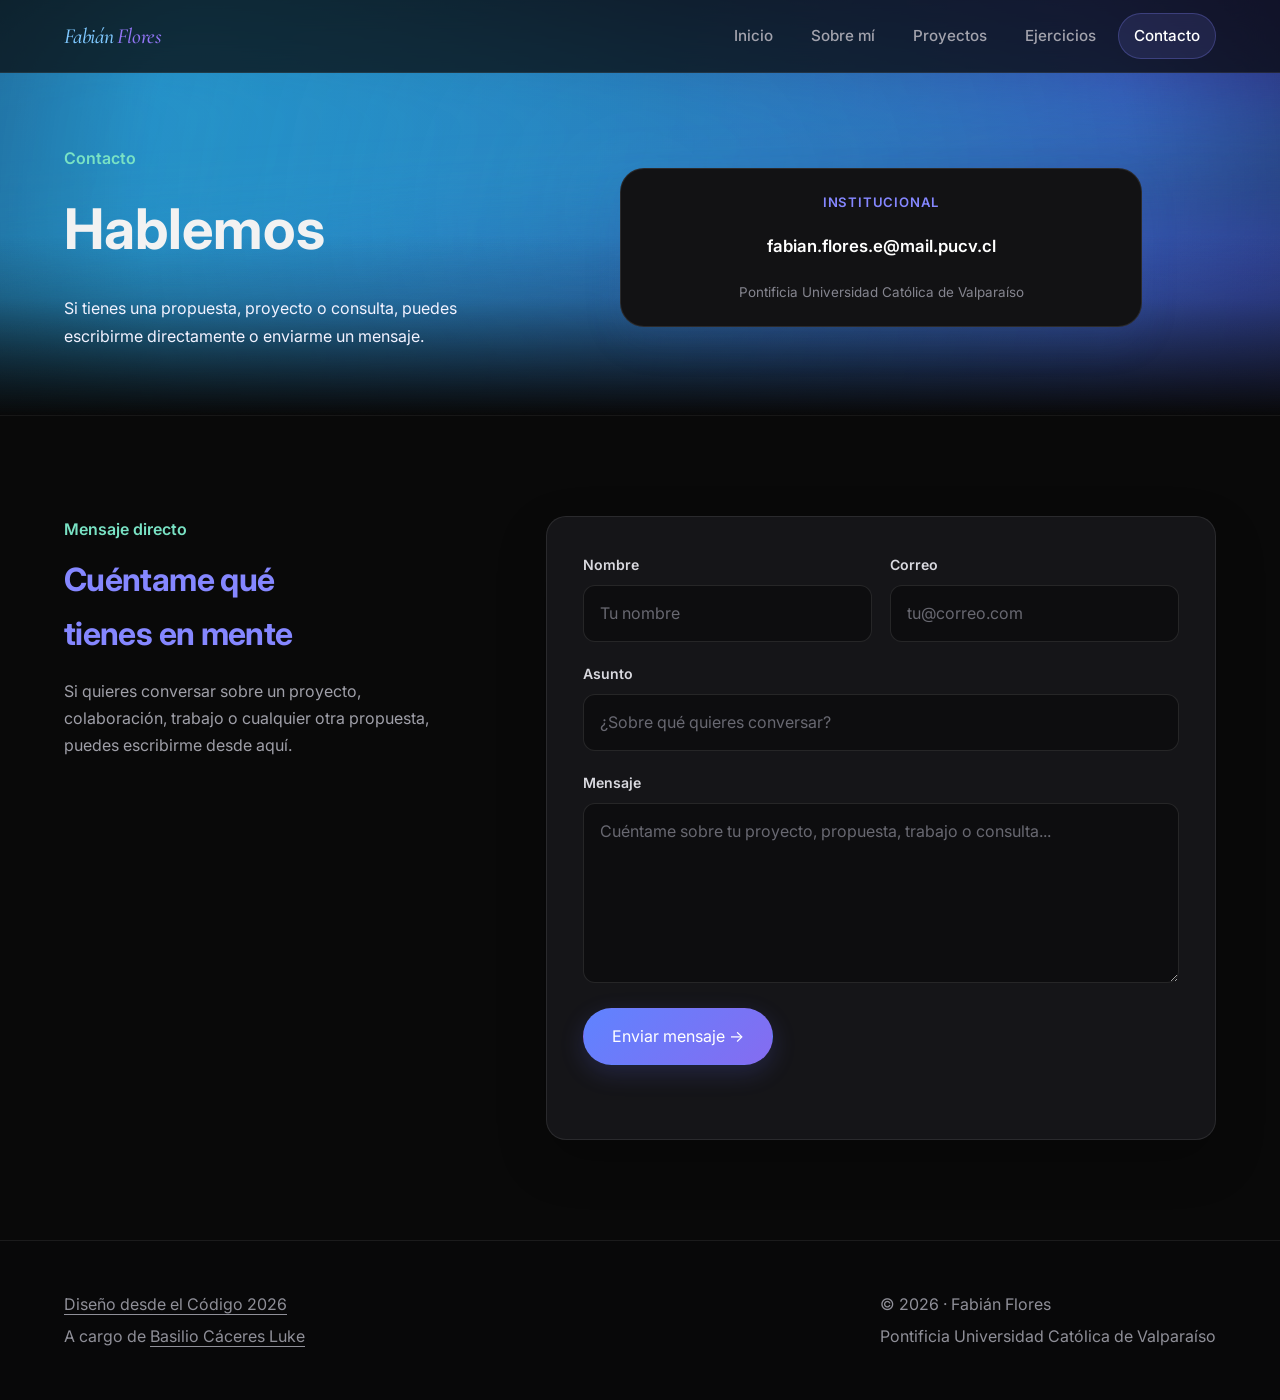
==== commit 05d33fb4: "Ejercicios.html agregado se define ejercicios.html y se termina por definir los estilos de todos los" ====
--- a/contacto.html
+++ b/contacto.html
@@ -27,13 +27,25 @@
             NAVEGACIÓN
     =========================== -->
 
-    <nav class="site-nav">
+    <nav
+        class="site-nav"
+        aria-label="Navegación principal">
 
         <div class="container nav-content">
 
-            <a href="index.html" class="nav-brand">
-                <span class="brand-name">Fabián</span>
-                <span class="brand-surname">Flores</span>
+            <a
+                href="index.html"
+                class="nav-brand"
+                aria-label="Fabián Flores — Ir al inicio">
+
+                <span class="brand-name">
+                    Fabián
+                </span>
+
+                <span class="brand-surname">
+                    Flores
+                </span>
+
             </a>
 
             <div class="nav-links">
@@ -50,7 +62,14 @@
                     Proyectos
                 </a>
 
-                <a href="contacto.html" class="nav-link active">
+                <a href="ejercicios.html" class="nav-link">
+                    Ejercicios
+                </a>
+
+                <a
+                    href="contacto.html"
+                    class="nav-link active"
+                    aria-current="page">
                     Contacto
                 </a>
 
@@ -61,66 +80,68 @@
     </nav>
 
     <!-- ==========================
-            CABECERA DE PÁGINA
+            CABECERA DE CONTACTO
     =========================== -->
 
-<!-- ==========================
-        CABECERA DE CONTACTO
-=========================== -->
-
-    <header class="page-header contact-page-header">
-
-        <div class="container contact-header-grid">
-
-            <!-- Texto -->
-
-            <div class="contact-header-copy">
-
-                <p class="page-eyebrow">
-                    Contacto
-                </p>
-
-                <h1>
-                    Hablemos
-                </h1>
-
-                <p class="page-description">
-                    Si tienes una propuesta, proyecto o consulta,
-                    puedes escribirme directamente o enviarme un mensaje.
-                </p>
-
-            </div>
-
-            <!-- Correos -->
-
-            <div class="contact-options contact-options-header">
-
-
-                <!-- Institucional -->
-
-                <a
-                    href="mailto:fabian.flores.e@mail.pucv.cl"
-                    class="contact-option">
-
-                    <span class="contact-option-label">
-                        Institucional
-                    </span>
-
-                    <strong>
-                        fabian.flores.e@mail.pucv.cl
-                    </strong>
-
-                    <span class="contact-option-note">
-                        Pontificia Universidad Católica de Valparaíso
-                    </span>
-
-                </a>
-
-            </div>
-
-        </div>
-
-    </header>
+        <header class="page-header contact-page-header">
+
+            <div class="hero-fluid page-fluid" aria-hidden="true">
+                <div class="fluid-layer fluid-layer-1"></div>
+                <div class="fluid-layer fluid-layer-2"></div>
+                <div class="fluid-layer fluid-layer-3"></div>
+            </div>
+
+            <div class="container contact-header-grid">
+
+                <!-- Texto -->
+
+                <div class="contact-header-copy">
+
+                    <p class="page-eyebrow">
+                        Contacto
+                    </p>
+
+                    <h1>
+                        Hablemos
+                    </h1>
+
+                    <p class="page-description">
+                        Si tienes una propuesta, proyecto o consulta,
+                        puedes escribirme directamente o enviarme un mensaje.
+                    </p>
+
+                </div>
+
+                <!-- Correos -->
+
+                <div class="contact-options contact-options-header">
+
+
+                    <!-- Institucional -->
+
+                    <a
+                        href="mailto:fabian.flores.e@mail.pucv.cl"
+                        class="contact-option">
+
+                        <span class="contact-option-label">
+                            Institucional
+                        </span>
+
+                        <strong>
+                            fabian.flores.e@mail.pucv.cl
+                        </strong>
+
+                        <span class="contact-option-note">
+                            Pontificia Universidad Católica de Valparaíso
+                        </span>
+
+                    </a>
+
+                </div>
+
+            </div>
+
+        </header>
 
     <!-- ==========================
             INFORMACIÓN DE CONTACTO
@@ -299,5 +320,4 @@
     <script src="script.js"></script>
 
 </body>
-
 </html>
--- a/style.css
+++ b/style.css
@@ -3,34 +3,22 @@
 ========================================== */
 
 :root{
-
-    --color-primary:#7b7cff;
     --color-primary-dark:#6263e8;
     --color-accent:#8587ff;
 
-    --color-blue:#6d8cff;
     --color-light-blue:#7fc8ff;
     --color-purple:#9275f5;
+    --color-mint:#79e2c4;
 
     --color-text:#f2f2f2;
     --color-text-light:#a8a8ad;
-
     --color-border:rgba(255,255,255,.10);
-
     --color-surface:#121214;
 
-    --shadow:
-        0 15px 40px rgba(70,100,170,.10);
-
-    --shadow-hover:
-        0 20px 45px rgba(80,100,190,.16);
-
+    --shadow: 0 15px 40px rgba(70,100,170,.10);
     --radius:18px;
-
     --transition:.3s ease;
-
     --max-width:1200px;
-
 }
 
 /* ==========================================
@@ -108,6 +96,25 @@
     color:var(--color-accent);
     font-weight:700;
     letter-spacing:-0.02em;
+}
+
+/* ==========================================
+   APARICIÓN DE SECCIONES
+========================================== */
+
+.section.hidden{
+    opacity:0;
+    transform:
+        translateY(28px);
+    transition:
+        opacity .7s ease,
+        transform .7s
+        cubic-bezier(.22,.65,.25,1);
+}
+
+.section.hidden.show{
+    opacity:1;
+    transform:translateY(0);
 }
 
 /* ==========================================
@@ -279,41 +286,24 @@
 }
 
 .hero::after{
-
     content:"";
-
     position:absolute;
-
     left:0;
     right:0;
     bottom:0;
-
     height:420px;
-
     pointer-events:none;
-
     background:
-
         linear-gradient(
-
             to bottom,
-
             rgba(7,7,8,0) 0%,
-
             rgba(7,7,8,.05) 20%,
-
             rgba(7,7,8,.18) 40%,
-
             rgba(7,7,8,.45) 60%,
-
             rgba(7,7,8,.75) 80%,
-
             #0d0d0f 100%
-
         );
-
-    z-index:2;
-
+    z-index:1;
 }
 
 /* ==========================================
@@ -322,10 +312,16 @@
 
 .page-header{
     position:relative;
-    padding:
-        145px 0
-        65px;
-    background:#090909;
+    overflow:hidden;
+    isolation:isolate;
+    padding:145px 0 65px;
+    background:#070708;
+    --page-next-bg:#0d0d0f;
+}
+
+.page-header > .container{
+    position:relative;
+    z-index:2;
 }
 
 .page-header h1{
@@ -334,110 +330,128 @@
 
 .page-eyebrow{
     margin-bottom:10px;
-    color:var(--color-accent);
+    color:var(--color-mint);
     font-weight:600;
 }
 
 .page-description{
     max-width:800px;
-    color:#b4b4bd;
-}
-
-/* ==========================================
-   FONDOS DE CABECERAS INTERNAS
-========================================== */
-
-/* SOBRE MÍ */
-body.page-about .page-header{
-    background:
-        radial-gradient(
-            circle at 12% 35%,
-            rgba(54,167,255,.40) 0%,
-            transparent 38%
-        ),
-
-        radial-gradient(
-            circle at 88% 30%,
-            rgba(118,79,255,.34) 0%,
-            transparent 42%
-        ),
-
-        linear-gradient(
-            100deg,
-            #102334 0%,
-            #0b111d 50%,
-            #201642 100%
-        );
-}
-
-/* PROYECTOS */
-body.page-projects .page-header{
-    background:
-        radial-gradient(
-            circle at 18% 25%,
-            rgba(82,103,255,.38) 0%,
-            transparent 38%
-        ),
-
-        radial-gradient(
-            circle at 84% 38%,
-            rgba(151,75,245,.38) 0%,
-            transparent 42%
-        ),
-
-        linear-gradient(
-            105deg,
-            #10162c 0%,
-            #0c0d18 48%,
-            #25133a 100%
-        );
-}
-
-/* CONTACTO */
-body.page-contact .page-header{
-    background:
-        radial-gradient(
-            circle at 82% 25%,
-            rgba(45,185,255,.34) 0%,
-            transparent 38%
-        ),
-
-        radial-gradient(
-            circle at 16% 65%,
-            rgba(83,89,245,.35) 0%,
-            transparent 42%
-        ),
-
-        linear-gradient(
-            100deg,
-            #101a27 0%,
-            #0a1018 50%,
-            #171330 100%
-        );
-}
+    color:#f2f2ff;
+}
+
+/* ==========================================
+   CABECERA — SOBRE MÍ
+========================================== */
+
+.about-page-header{
+    min-height:560px;
+    padding:125px 0 85px;
+    display:flex;
+    align-items:center;
+    overflow:hidden;
+}
+
+.about-header-grid{
+    display:grid;
+    grid-template-columns:minmax(0,1.15fr) minmax(300px,.85fr);
+    gap:70px;
+    align-items:center;
+}
+
+.about-header-copy{max-width:700px;}
+
+.about-page-header h1{
+    margin-bottom:26px;
+    font-family:"Cormorant Garamond",serif;
+    font-size:clamp(4.5rem,6vw,6rem);
+    font-style:italic;
+    font-weight:500;
+    line-height:.9;
+    letter-spacing:-.035em;
+}
+
+.about-page-header .page-description{
+    max-width:680px;
+    font-size:1.02rem;
+}
+
+.about-header-image{
+    position:relative;
+    width:min(100%,380px);
+    justify-self:end;
+}
+
+.about-header-image::before{
+    content:"";
+    position:absolute;
+    top:-16px;
+    right:16px;
+    bottom:16px;
+    left:-16px;
+    border:1px solid rgba(121,226,196,.38);
+    border-radius:28px;
+    pointer-events:none;
+}
+
+.about-header-image img{
+    position:relative;
+    display:block;
+    width:100%;
+    aspect-ratio:1;
+    object-fit:cover;
+    border-radius:26px;
+    border:1px solid rgba(255,255,255,.16);
+    box-shadow:0 24px 70px rgba(0,0,0,.38);
+}
+
+/* ==========================================
+   COLORES DE CABECERAS INTERNAS
+========================================== */
+
+body.page-about{
+    --page-a:54,167,255;
+    --page-b:118,79,255;
+    --page-bg-1:#102334;
+    --page-bg-2:#0b111d;
+    --page-bg-3:#201642;
+}
+
+body.page-projects{
+    --page-a:82,103,255;
+    --page-b:151,75,245;
+    --page-bg-1:#10162c;
+    --page-bg-2:#0c0d18;
+    --page-bg-3:#25133a;
+}
+
+body.page-exercises{
+    --page-a:121,226,196;
+    --page-b:105,90,255;
+    --page-bg-1:#0c2b33;
+    --page-bg-2:#0a1424;
+    --page-bg-3:#201843;
+}
+
+body.page-contact{
+    --page-a:45,185,255;
+    --page-b:83,89,245;
+    --page-bg-1:#101a27;
+    --page-bg-2:#0a1018;
+    --page-bg-3:#171330;
+}
+
+body.page-contact .page-header{--page-next-bg:#090909;}
 
 /* ==========================================
    FONDO FLUIDO
 ========================================== */
 
 .hero-fluid{
-
     position:absolute;
-
     inset:-10%;
-
     z-index:0;
-
     overflow:hidden;
-
     pointer-events:none;
-
-    --mouse-x:0px;
-    --mouse-y:0px;
-
-    --mouse-x-reverse:0px;
-    --mouse-y-reverse:0px;
-
     background:
         radial-gradient(
             circle at 20% 30%,
@@ -453,7 +467,7 @@
 
         radial-gradient(
             circle at 50% 85%,
-            rgba(45,185,255,.18),
+            rgba(121,226,196,.18),
             transparent 42%
         ),
 
@@ -471,27 +485,23 @@
     will-change:transform;
 }
 
+/* Hero fuera de pantalla */
+.hero.is-paused
+.fluid-layer{animation-play-state:paused;}
+
 /* Onda superior */
 
 .fluid-layer-1{
-
     top:-4%;
-
     height:46%;
-
     opacity:.78;
-
     background:
         linear-gradient(
             100deg,
-
             rgba(54,167,255,.85) 0%,
-
-            rgba(74,122,255,.78) 32%,
-
-            rgba(118,79,255,.82) 68%,
-
-            rgba(72,98,235,.65) 100%
+            rgba(74,122,255,.78) 28%,
+            rgba(121,226,196,.76) 58%,
+            rgba(118,79,255,.82) 100%
         );
 
     border-radius:
@@ -503,31 +513,21 @@
         rotate(-5deg)
         scale(1.1);
 
-    animation:
-        fluid-wave-one 7s ease-in-out infinite alternate;
+    animation: fluid-wave-one 4.5s ease-in-out infinite alternate;
 
 }
 
 /* Onda central */
-
 .fluid-layer-2{
-
     top:27%;
-
     height:43%;
-
     opacity:.68;
-
     background:
         linear-gradient(
             100deg,
-
-            rgba(35,208,255,.80) 0%,
-
-            rgba(47,147,255,.78) 34%,
-
-            rgba(76,90,220,.72) 65%,
-
+            rgba(121,226,196,.78) 0%,
+            rgba(35,208,255,.80) 30%,
+            rgba(76,90,220,.72) 64%,
             rgba(126,81,245,.72) 100%
         );
 
@@ -540,31 +540,22 @@
         rotate(4deg)
         scale(1.08);
 
-    animation:
-        fluid-wave-two 9s ease-in-out infinite alternate;
+    animation: fluid-wave-two 5.6s ease-in-out infinite alternate;
 
 }
 
 /* Onda inferior */
-
 .fluid-layer-3{
-
     bottom:-15%;
-
     height:48%;
-
     opacity:.72;
-
     background:
         linear-gradient(
             105deg,
-
             rgba(16,88,180,.68) 0%,
-
-            rgba(24,125,220,.72) 33%,
-
-            rgba(74,75,205,.78) 67%,
-
+            rgba(24,125,220,.72) 28%,
+            rgba(121,226,196,.58) 52%,
+            rgba(74,75,205,.78) 72%,
             rgba(115,68,230,.72) 100%
         );
 
@@ -577,57 +568,124 @@
         rotate(-3deg)
         scale(1.12);
 
-    animation:
-        fluid-wave-three 11s ease-in-out infinite alternate;
+    animation: fluid-wave-three 6.8s ease-in-out infinite alternate;
 
 }
 
 /* Oscurecimiento para mantener legibilidad */
 
 .hero-fluid::after{
-
     content:"";
-
     position:absolute;
-
     inset:0;
-
     background:
-
         radial-gradient(
-
             circle at center,
-
             rgba(5,5,8,.05) 0%,
-
             rgba(5,5,8,.14) 55%,
-
             rgba(5,5,8,.35) 82%,
-
             rgba(5,5,8,.92) 100%
-
         ),
-
         linear-gradient(
-
             to bottom,
-
             transparent 72%,
-
             rgba(7,7,8,.10) 82%,
-
             rgba(7,7,8,.55) 90%,
-
             #070708 100%
-
         );
-
-}
-
-
-
-
-
+}
+
+/* ==========================================
+   FONDO FLUIDO — PÁGINAS INTERNAS
+========================================== */
+
+.page-fluid{
+    inset:-22% -10%;
+    background:
+        radial-gradient(circle at 18% 30%,rgba(var(--page-a),.38),transparent 40%),
+        radial-gradient(circle at 82% 30%,rgba(var(--page-b),.36),transparent 42%),
+        linear-gradient(105deg,var(--page-bg-1) 0%,var(--page-bg-2) 48%,var(--page-bg-3) 100%);
+}
+
+.page-fluid .fluid-layer{
+    left:-40%;
+    width:180%;
+    filter:blur(38px);
+}
+
+.page-fluid .fluid-layer-1{
+    background:linear-gradient(
+        100deg,
+        rgba(var(--page-a),.92) 0%,
+        rgba(var(--page-a),.70) 38%,
+        rgba(var(--page-b),.68) 72%,
+        rgba(var(--page-b),.86) 100%
+    );
+}
+
+.page-fluid .fluid-layer-2{
+    background:linear-gradient(
+        100deg,
+        rgba(var(--page-b),.70) 0%,
+        rgba(var(--page-a),.82) 32%,
+        rgba(var(--page-a),.62) 58%,
+        rgba(var(--page-b),.80) 100%
+    );
+}
+
+.page-fluid .fluid-layer-3{
+    background:linear-gradient(
+        105deg,
+        rgba(var(--page-a),.62) 0%,
+        rgba(var(--page-a),.72) 32%,
+        rgba(var(--page-b),.64) 68%,
+        rgba(var(--page-b),.78) 100%
+    );
+}
+
+.page-fluid .fluid-layer-1{
+    top:-10%;
+    height:62%;
+    animation-duration:7s;
+}
+
+.page-fluid .fluid-layer-2{
+    top:23%;
+    height:60%;
+    animation-duration:8.5s;
+}
+
+.page-fluid .fluid-layer-3{
+    bottom:-22%;
+    height:65%;
+    animation-duration:10s;
+}
+
+.page-fluid::after{
+    background:radial-gradient(
+        circle at center,
+        rgba(5,5,8,.03) 0%,
+        rgba(5,5,8,.12) 60%,
+        rgba(5,5,8,.42) 100%
+    );
+}
+
+.page-header::after{
+    content:"";
+    position:absolute;
+    left:0;
+    right:0;
+    bottom:0;
+    height:180px;
+    z-index:1;
+    pointer-events:none;
+    background:linear-gradient(
+        to bottom,
+        transparent 0%,
+        rgba(13,13,15,.18) 35%,
+        var(--page-next-bg) 100%
+    );
+}
 
 /* ==========================================
    ONDAS GENERADAS POR CLICK
@@ -654,7 +712,6 @@
 ========================================== */
 
 .hero-ripple-core{
-
     position:absolute;
 
     left:0;
@@ -665,15 +722,14 @@
 
     border-radius:50%;
 
-    background:
-        radial-gradient(
-            circle,
-            rgba(9,9,9,.82) 0%,
-            rgba(9,9,9,.72) 30%,
-            rgba(9,9,9,.46) 50%,
-            rgba(9,9,9,.15) 72%,
-            transparent 100%
-        );
+    background:radial-gradient(
+        circle,
+        rgba(3,14,31,.98) 0%,
+        rgba(4,17,36,.90) 30%,
+        rgba(5,21,43,.68) 52%,
+        rgba(7,25,48,.32) 74%,
+        transparent 100%
+    );
 
     filter:blur(10px);
 
@@ -682,7 +738,6 @@
         2.4s
         ease-out
         forwards;
-
 }
 
 /* ==========================================
@@ -701,12 +756,11 @@
 
     border-radius:50%;
 
-    border:
-        10px solid rgba(9,9,9,.48);
+    border:10px solid rgba(4,18,40,.72);
 
     box-shadow:
-        0 0 30px rgba(9,9,9,.38),
-        inset 0 0 28px rgba(9,9,9,.32);
+        0 0 34px rgba(3,15,34,.62),
+        inset 0 0 30px rgba(3,15,34,.56);
 
     filter:blur(6px);
 
@@ -796,23 +850,9 @@
 
     }
 
-    10%{
-
-        opacity:.55;
-
-    }
-
-    45%{
-
-        opacity:.42;
-
-    }
-
-    75%{
-
-        opacity:.20;
-
-    }
+    10%{opacity:.82;}
+    45%{opacity:.64;}
+    75%{opacity:.30;}
 
     100%{
 
@@ -823,7 +863,6 @@
         opacity:0;
 
     }
-
 }
 
 /* ==========================================
@@ -831,40 +870,26 @@
 ========================================== */
 
 .hero-hold-effect{
-
     position:absolute;
-
-    width:260px;
-    height:260px;
-
+    width:520px;
+    height:520px;
     border-radius:50%;
-
     pointer-events:none;
-
     z-index:1;
-
-    transform:
-        translate(-50%,-50%)
-        scale(1);
-
-    background:
-        radial-gradient(
-            circle,
-            rgba(9,9,9,.72) 0%,
-            rgba(9,9,9,.56) 28%,
-            rgba(9,9,9,.30) 52%,
-            rgba(9,9,9,.10) 70%,
-            transparent 100%
-        );
-
-    filter:blur(14px);
-
-    opacity:.9;
-
-    transition:
-        opacity .35s ease,
-        transform .35s ease;
-
+    transform:translate(-50%,-50%) scale(1);
+
+    background:radial-gradient(
+        circle,
+        rgba(3,15,32,.96) 0%,
+        rgba(4,18,38,.88) 24%,
+        rgba(5,21,42,.70) 48%,
+        rgba(6,24,46,.38) 70%,
+        transparent 100%
+    );
+
+    filter:blur(20px);
+    opacity:1;
+    transition:opacity .35s ease,transform .35s ease;
 }
 
 /* Desaparición al soltar */
@@ -899,14 +924,13 @@
         translate(-50%,-50%)
         scale(.75);
 
-    background:
-        radial-gradient(
-            circle,
-            rgba(9,9,9,.42) 0%,
-            rgba(9,9,9,.30) 35%,
-            rgba(9,9,9,.12) 62%,
-            transparent 100%
-        );
+    background:radial-gradient(
+        circle,
+        rgba(3,16,34,.76) 0%,
+        rgba(4,19,40,.58) 35%,
+        rgba(6,23,46,.30) 64%,
+        transparent 100%
+    );
 
     filter:blur(11px);
 
@@ -922,7 +946,7 @@
 
     0%{
 
-        opacity:.65;
+        opacity:.9;
 
         transform:
             translate(-50%,-50%)
@@ -946,18 +970,60 @@
    HERO PRESIONADO
 ========================================== */
 
-.hero.is-holding,
-.hero.is-holding *{
-
+.hero,
+.hero *{
     user-select:none;
     -webkit-user-select:none;
-
-}
-
-.hero.is-holding .hero-image img{
-
-    -webkit-user-drag:none;
-
+}
+
+/* ==========================================
+   PALABRAS FLOTANTES DEL HERO
+========================================== */
+
+.hero-words{
+    position:absolute;
+    inset:0;
+    z-index:2;
+    overflow:hidden;
+    pointer-events:none;
+    user-select:none;
+    -webkit-user-select:none;
+    opacity:0;
+    -webkit-mask-image:radial-gradient(circle 270px at var(--word-reveal-x, 50%) var(--word-reveal-y, 50%), #000 0%, #000 45%, rgba(0, 0, 0, .65) 70%, transparent 100%);
+    mask-image:radial-gradient(circle 270px at var(--word-reveal-x, 50%) var(--word-reveal-y, 50%), #000 0%, #000 45%, rgba(0, 0, 0, .65) 70%, transparent 100%);
+    transition:opacity .3s ease;
+}
+
+.hero.is-word-reveal .hero-words{opacity:1;}
+
+.hero-word{
+    position:absolute;
+    top:var(--y);
+    left:-35vw;
+    width:max-content;
+    color:rgba(255,255,255,var(--op));
+    font-family:"Inter",sans-serif;
+    font-size:var(--size);
+    font-weight:500;
+    line-height:1;
+    letter-spacing:.14em;
+    white-space:nowrap;
+    animation:hero-word-flow var(--dur) linear var(--delay) infinite;
+    will-change:transform;
+}
+
+.hero-word-inner{
+    display:inline-block;
+    transform:translate3d(0, var(--word-drift-y, 0px), 0);
+    transition:transform .55s cubic-bezier(.22, .65, .25, 1);
+    will-change:transform;
+}
+
+.hero.is-paused .hero-word{animation-play-state:paused;}
+
+@keyframes hero-word-flow{
+    from{transform:translate3d(0,0,0);}
+    to{transform:translate3d(155vw,0,0);}
 }
 
 /* ==========================================
@@ -965,90 +1031,90 @@
 ========================================== */
 
 .hero-content{
-
     position:relative;
-    z-index:2;
-    width:min(90%, var(--max-width));
+    z-index:3;
+    width:min(90%,var(--max-width));
     margin:auto;
     display:flex;
-    justify-content:space-between;
-    align-items:center;
-    gap:80px;
-
-    /* Corrige el centro visual del Hero */
-    transform:translateY(-70px);
-
-}
-
-/* Imagen */
-.hero-image{
-    flex:1;
-    display:flex;
     justify-content:center;
-}
-
-.hero-image img{
-    width:390px;
-    height:390px;
-    object-fit:cover;
-    object-position:center;
-    border-radius:28px;
-    border:
-        5px solid rgba(255,255,255,.82);
-    box-shadow:
-        0 22px 70px rgba(0,0,0,.40);
-}
-
-/* Texto */
+    transform:translateY(-35px);
+}
+
 .hero-text{
-    flex:1;
     position:relative;
+    width:100%;
+    max-width:1100px;
+    margin:auto;
+    text-align:center;
 }
 
 .hero-subtitle{
-    margin-bottom:.5rem;
-    font-size:1.1rem;
+    margin-bottom:18px;
+    color:var(--color-mint);
+    font-size:.9rem;
     font-weight:600;
-    color:var(--color-accent);
+    letter-spacing:.12em;
+    text-transform:uppercase;
 }
 
 .hero h1{
-    color:#ffffff;
-    font-family:
-        "Cormorant Garamond",
-        serif;
-    font-size:5.3rem;
+    margin:0 0 38px;
+    font-family:"Cormorant Garamond",serif;
+    font-size:clamp(5.5rem,11vw,11rem);
     font-style:italic;
     font-weight:500;
-    line-height:.92;
-    letter-spacing:-0.04em;
-    text-shadow:
-        0 4px 25px
-        rgba(0,0,0,.20);
-}
-
-.hero h2{
+    line-height:.78;
+    letter-spacing:-.055em;
+    text-shadow:0 6px 35px rgba(0,0,0,.24);
+}
+
+.hero-name-first{color:#fff;}
+
+.hero-name-last{
+    background:linear-gradient(105deg,var(--color-light-blue),var(--color-purple) 55%,var(--color-mint));
+    -webkit-background-clip:text;
+    background-clip:text;
+    color:transparent;
+}
+
+.hero-role{
+    width:min(100%,720px);
+    margin:0 auto 22px;
+    display:flex;
+    align-items:center;
+    gap:20px;
+}
+
+.hero-role-line{
+    flex:1;
+    min-width:80px;
+    height:1px;
+    background:linear-gradient(90deg,var(--color-mint),var(--color-purple));
+}
+
+.hero-role-line:first-child{background:linear-gradient(90deg,var(--color-purple),var(--color-mint));}
+
+.hero-role h2{
+    margin:0;
     color:#e2e2e8;
+    font-size:clamp(1.3rem,2vw,2rem);
+    font-weight:500;
 }
 
 .hero-description{
-    margin:25px 0;
-    max-width:550px;
+    max-width:720px;
+    margin:0 auto;
     color:#c0c0ca;
-}
+    font-size:1.05rem;
+}
+
+
 
 /* ==========================================
    BOTONES
 ========================================== */
 
-.hero-buttons{
-    display:flex;
-    gap:15px;
-    margin-top:35px;
-}
-
 /* Botón principal */
-
 .btn{
 
     display:inline-flex;
@@ -1107,7 +1173,6 @@
 }
 
 /* Botón secundario */
-
 .btn-outline{
 
     color:#d8d8ff;
@@ -1140,7 +1205,6 @@
 }
 
 /* Navegación por teclado */
-
 .btn:focus-visible{
 
     outline:
@@ -1346,42 +1410,27 @@
     display:flex;
     flex-wrap:wrap;
     gap:15px;
-}
-
-.skills span{
-
+    padding:0;
+    list-style:none;
+}
+
+.skills li{
     padding:12px 22px;
-
     border-radius:999px;
-
     font-weight:500;
-
     color:#c7c7ce;
-
     background:#151518;
-
-    border:1px solid rgba(255,255,255,.09);
-
-    box-shadow:
-        0 8px 20px rgba(0,0,0,.20);
-
+    border: 1px solid rgba(255,255,255,.09);
+    box-shadow: 0 8px 20px rgba(0,0,0,.20);
     transition:var(--transition);
-
-}
-
-.skills span:hover{
-
+}
+
+.skills li:hover{
     color:#ffffff;
-
     transform:translateY(-3px);
-
     background:#1d1c26;
-
-    border-color:rgba(135,125,255,.50);
-
-    box-shadow:
-        0 10px 25px rgba(0,0,0,.28);
-
+    border-color: rgba(135,125,255,.50);
+    box-shadow: 0 10px 25px rgba(0,0,0,.28);
 }
 
 /* ==========================================
@@ -1499,6 +1548,264 @@
 .project-link:hover{
     color:#ffffff;
     transform:translateX(5px);
+}
+
+/* ==========================================
+   EJERCICIOS
+========================================== */
+
+.exercises-section{
+    background:#0d0d0f;
+    border-top:
+        1px solid rgba(255,255,255,.06);
+}
+
+
+/* ==========================================
+   CABECERA DE EJERCICIOS
+========================================== */
+
+.exercises-heading{
+    max-width:680px;
+    margin-bottom:45px;
+}
+
+.exercises-heading .section-title{margin-bottom:15px;}
+
+.exercises-heading > p:last-child{color:#9f9fa8;}
+
+/* ==========================================
+   CONTROLES
+========================================== */
+
+.exercise-controls{
+    display:flex;
+    align-items:center;
+    justify-content:space-between;
+    gap:30px;
+    margin-bottom:45px;
+    padding:14px 16px;
+    border:
+        1px solid rgba(255,255,255,.08);
+    border-radius:18px;
+    background:#151518;
+}
+
+/* ==========================================
+   FILTROS
+========================================== */
+
+.exercise-filters{
+    display:flex;
+    align-items:center;
+    gap:7px;
+    flex-wrap:wrap;
+}
+
+.exercise-filter{
+    padding:
+        9px 16px;
+    border:
+        1px solid transparent;
+    border-radius:999px;
+    color:#a9a9b2;
+    background:transparent;
+    font:inherit;
+    font-size:.88rem;
+    font-weight:500;
+    cursor:pointer;
+    transition:
+        color .25s ease,
+        background .25s ease,
+        border-color .25s ease,
+        transform .25s ease;
+}
+
+.exercise-filter:hover{
+    color:#ffffff;
+    background:
+        rgba(255,255,255,.06);
+}
+
+.exercise-filter.active{
+    color:#ffffff;
+    border-color: rgba(121,226,196,.32);
+    background: rgba(121,226,196,.12);
+}
+
+/* ==========================================
+   ORDEN
+========================================== */
+
+.exercise-sort{
+    display:flex;
+    align-items:center;
+    gap:12px;
+    flex-shrink:0;
+}
+
+.exercise-sort label{
+    color:#92929c;
+    font-size:.82rem;
+    font-weight:500;
+}
+
+.exercise-sort select{
+    padding:
+        9px 34px
+        9px 14px;
+    border:
+        1px solid rgba(255,255,255,.10);
+    border-radius:10px;
+    outline:none;
+    color:#dedee5;
+    background:#0d0d0f;
+    font:inherit;
+    font-size:.84rem;
+    cursor:pointer;
+    transition:
+        border-color .25s ease,
+        background .25s ease;
+}
+
+.exercise-sort select:hover,
+.exercise-sort select:focus{
+    border-color: rgba(121,226,196,.42);
+    background:#111116;
+}
+
+/* ==========================================
+   GALERÍA DE EJERCICIOS
+========================================== */
+
+.exercise-grid{
+    display:grid;
+    grid-template-columns:
+        repeat(2,minmax(0,1fr));
+    gap:28px;
+}
+
+/* ==========================================
+   TARJETAS
+========================================== */
+
+.exercise-card{
+    display:flex;
+    flex-direction:column;
+    min-width:0;
+    overflow:hidden;
+    border:
+        1px solid rgba(255,255,255,.08);
+    border-radius:20px;
+    background:#151518;
+    transition:
+        transform .35s ease,
+        border-color .35s ease,
+        box-shadow .35s ease;
+}
+
+.exercise-card:hover{
+    transform: translateY(-6px);
+    border-color: rgba(121,226,196,.30);
+    box-shadow: 0 22px 50px rgba(0,0,0,.30);
+}
+
+/* Imagen */
+.exercise-preview{
+    width:100%;
+    display:block;
+    overflow:hidden;
+    background:#101012;
+}
+
+.exercise-preview img{
+    display:block;
+    width:100%;
+    height:auto;
+    transition: opacity .3s ease;
+}
+
+.exercise-card:hover
+.exercise-preview img{opacity:.94;}
+
+/* Información */
+.exercise-info{
+    display:flex;
+    flex-direction:column;
+    flex:1;
+    padding:30px;
+}
+
+.exercise-meta{
+    display:flex;
+    justify-content:space-between;
+    gap:20px;
+    margin-bottom:12px;
+    color:var(--color-mint);
+    font-size:.82rem;
+    font-weight:600;
+}
+
+.exercise-info h3{
+    margin-bottom:12px;
+    color:#ffffff;
+    font-size:1.45rem;
+}
+
+.exercise-info p{
+    margin-bottom:25px;
+    color:#9f9fa8;
+}
+
+.exercise-link{
+    width:fit-content;
+    margin-top:auto;
+    color:var(--color-mint);
+    font-weight:600;
+    transition:
+        color .3s ease,
+        transform .3s ease;
+}
+
+.exercise-link:hover{
+    color:#ffffff;
+    transform:
+        translateX(5px);
+}
+
+/* ==========================================
+   ESTADO VACÍO
+========================================== */
+
+.exercise-empty{
+    grid-column:
+        1 / -1;
+    padding:
+        60px 40px;
+    border:
+        1px dashed
+        rgba(93,211,230,.20);
+    border-radius:20px;
+    text-align:center;
+    background:
+        linear-gradient(
+            135deg,
+            rgba(34,211,238,.035),
+            rgba(105,90,255,.035)
+        ),
+        #121214;
+}
+
+.exercise-empty h3{
+    margin-bottom:8px;
+    color:#eeeeF2;
+    font-size:1.3rem;
+}
+
+.exercise-empty p{
+    max-width:520px;
+    margin:auto;
+    color:#8f8f98;
 }
 
 /* ==========================================
@@ -1563,62 +1870,44 @@
 ========================================== */
 
 .project-modal-close{
-
     position:absolute;
-
     top:0;
     right:-72px;
-
     z-index:20;
-
     width:46px;
     height:46px;
 
     display:flex;
-
     align-items:center;
     justify-content:center;
-
-    border:
-        1px solid
-        rgba(255,255,255,.18);
-
+    border: 1px solid rgba(255,255,255,.18);
     border-radius:50%;
-
     color:#ffffff;
-
     background:#1c1c20;
 
-    box-shadow:
-        0 8px 25px
-        rgba(0,0,0,.45);
-
+    box-shadow: 0 8px 25px rgba(0,0,0,.45);
     font-family:inherit;
-
     font-size:1.6rem;
-
     line-height:1;
-
     cursor:pointer;
-
     transition:
         background .3s ease,
         transform .3s ease,
         border-color .3s ease;
-
 }
 
 .project-modal-close:hover{
-
-    background:
-        var(--color-primary-dark);
-
-    border-color:
-        rgba(255,255,255,.30);
-
-    transform:
-        scale(1.08);
-
+    background: var(--color-primary-dark);
+    border-color: rgba(255,255,255,.30);
+    transform: scale(1.08);
+}
+
+/* Accesibilidad con teclado */
+.project-modal-close:focus-visible,
+.project-modal-zoom-control button:focus-visible,
+.project-zoom-range:focus-visible{
+    outline: 2px solid var(--color-accent);
+    outline-offset:3px;
 }
 
 /* ==========================================
@@ -1817,18 +2106,16 @@
     display:flex;
     flex-wrap:wrap;
     gap:8px;
-}
-
-.project-keyword-list span{
-    padding:
-        6px 12px;
-    border:
-        1px solid
-        rgba(255,255,255,.11);
+    padding:0;
+    list-style:none;
+}
+
+.project-keyword-list li{
+    padding: 6px 12px;
+    border: 1px solid rgba(255,255,255,.11);
     border-radius:999px;
     color:#b8b8c3;
-    background:
-        rgba(255,255,255,.035);
+    background: rgba(255,255,255,.035);
     font-size:.78rem;
 }
 
@@ -1909,6 +2196,7 @@
 /* ==========================================
    EXPLORA — INDEX
 ========================================== */
+
 .home-explore{
     background:#0e0e11;
     border-top:
@@ -1959,11 +2247,13 @@
 .home-link-card::before{
     content:"";
     position:absolute;
-    inset:0;
+    inset:-28%;
     z-index:-1;
     opacity:0;
-    transition:
-        opacity .45s ease;
+    filter:blur(18px);
+    will-change:transform;
+    animation:fluid-wave-one 10s ease-in-out infinite alternate paused;
+    transition:opacity .45s ease;
 }
 
 .home-link-card > *{
@@ -2037,6 +2327,13 @@
         );
 }
 
+.home-link-card:nth-child(2)::before{
+    animation-duration:12s;
+    animation-direction:alternate-reverse;
+}
+
+.home-link-card:nth-child(3)::before{animation-duration:11s;}
+
 .home-link-card:hover{
     transform:
         translateY(-7px);
@@ -2048,7 +2345,16 @@
         0 22px 50px rgba(0,0,0,.40);
 }
 
-.home-link-card:hover::before{opacity:1;}
+.home-link-card:hover::before,
+.home-link-card:focus-visible::before{
+    opacity:.78;
+    animation-play-state:running;
+}
+
+.home-link-card:focus-visible{
+    outline:2px solid var(--color-accent);
+    outline-offset:4px;
+}
 
 .home-card-label{
     display:block;
@@ -2078,53 +2384,311 @@
     font-weight:600;
 }
 
-/* ==========================================
-   WIKI
-========================================== */
-
-#wiki{
-    background:#0e0e11;
-}
-
-.wiki-card{
-    text-align:center;
-    max-width:800px;
-    margin:auto;
-    padding:45px;
+/* Colores de accesos principales */
+
+.home-link-card:nth-child(1)
+.home-card-arrow{color:var(--color-light-blue);}
+
+.home-link-card:nth-child(2)
+.home-card-arrow{color:var(--color-purple);}
+
+.home-link-card:nth-child(3)
+.home-card-arrow{color:var(--color-mint);}
+
+/* ==========================================
+   RECURSOS ACADÉMICOS — INDEX
+========================================== */
+
+.home-resource-grid{
+    display:grid;
+    grid-template-columns:
+        repeat(2,minmax(0,1fr));
+    gap:22px;
+    margin-top:22px;
+}
+
+/* Tarjetas */
+.home-resource-card{
+    min-width:0;
+    display:flex;
+    flex-direction:column;
+    align-items:flex-start;
+    justify-content:space-between;
+    gap:30px;
+    padding:36px 38px;
+    text-align:left;
     background:#151518;
 }
 
-.wiki-card h2{
+/* Contenido */
+.home-resource-content{width:100%;}
+
+.home-resource-content h2{
+    margin-bottom:10px;
     color:#f0f0f4;
 }
 
-.wiki-card p{
-    margin:30px 0;
-    color:#a0a0a8;
-}
-
-.home-wiki-card{
-    max-width:none;
-    margin:
-        22px 0 0;
-    padding:36px 38px;
-    display:flex;
-    align-items:center;
-    justify-content:space-between;
-    gap:60px;
-    text-align:left;
-}
-
-.home-wiki-content{max-width:720px;}
-
-.home-wiki-content h2{margin-bottom:10px;}
-
-.home-wiki-content > p:last-child{
+.home-resource-content > p:last-child{
     margin:0;
     color:#9f9fa8;
 }
 
-.home-wiki-card .btn{flex-shrink:0;}
+/* Botones */
+.home-resource-card .btn{
+    flex-shrink:0;
+    margin-top:auto;
+}
+
+/* ==========================================
+   WIKI CASIOPEA — INDEX
+========================================== */
+
+#wiki{
+    position:relative;
+    overflow:hidden;
+    isolation:isolate;
+    background:#151518;
+}
+
+/* Fondo oscuro inspirado en Casiopea */
+#wiki::before{
+    content:"";
+    position:absolute;
+    inset:0;
+    z-index:-2;
+    opacity:0;
+    background:
+        radial-gradient(
+            circle at 18% 25%,
+            rgba(118,104,55,.16),
+            transparent 36%
+        ),
+
+        radial-gradient(
+            circle at 82% 70%,
+            rgba(84,77,43,.10),
+            transparent 42%
+        ),
+
+        linear-gradient(
+            135deg,
+            #15140d 0%,
+            #0d0d0a 48%,
+            #111009 100%
+        );
+
+    transition:opacity .45s ease;
+}
+
+/* Oscurecimiento para mantener legible el texto */
+#wiki::after{
+    content:"";
+    position:absolute;
+    inset:0;
+    z-index:-1;
+    opacity:0;
+    background:
+        linear-gradient(
+            90deg,
+            rgba(9,9,7,.55),
+            rgba(9,9,7,.20)
+        );
+    pointer-events:none;
+    transition:
+        opacity .45s ease;
+}
+
+/* Activa el ambiente espacial */
+#wiki:hover::before,
+#wiki:hover::after{opacity:1;}
+
+/* ==========================================
+   CAMPO ESTELAR
+========================================== */
+
+.wiki-space{
+    position:absolute;
+    inset:0;
+    z-index:0;
+    overflow:hidden;
+    pointer-events:none;
+    opacity:0;
+    transition:
+        opacity .45s ease;
+}
+
+#wiki:hover .wiki-space{opacity:1;}
+
+/* ==========================================
+   ESTRELLAS
+========================================== */
+
+.wiki-star{
+    position:absolute;
+    width:var(--star-size, 2px);
+    height:var(--star-size, 2px);
+    border-radius:50%;
+    background:
+        rgba(242,239,217,.88);
+    box-shadow:
+        0 0
+        var(--star-glow, 5px)
+        rgba(238,232,195,.38);
+    opacity:0;
+    animation:
+        wiki-star-twinkle
+        var(--star-duration, 3s)
+        ease-in-out
+        infinite;
+
+}
+
+/* Estrellas de mayor intensidad */
+.wiki-star.is-bright{
+    background:#fffbe8;
+    box-shadow:
+        0 0
+        var(--star-glow, 8px)
+        rgba(255,244,190,.60);
+}
+
+/* ==========================================
+   CONTENIDO SOBRE EL FONDO
+========================================== */
+
+#wiki .home-resource-content,
+#wiki .btn{
+    position:relative;
+    z-index:2;
+}
+
+/* ==========================================
+   PARPADEO ESTELAR
+========================================== */
+
+@keyframes wiki-star-twinkle{
+
+    0%{
+
+        opacity:.08;
+
+        transform:
+            scale(.65);
+
+    }
+
+    18%{
+
+        opacity:
+            var(--star-opacity, .65);
+
+        transform:
+            scale(1);
+
+    }
+
+    34%{
+
+        opacity:.18;
+
+        transform:
+            scale(.78);
+
+    }
+
+    58%{
+
+        opacity:
+            var(--star-opacity, .85);
+
+        transform:
+            scale(1.12);
+
+    }
+
+    72%{
+
+        opacity:.12;
+
+        transform:
+            scale(.72);
+
+    }
+
+    100%{
+
+        opacity:
+            var(--star-opacity, .55);
+
+        transform:
+            scale(.95);
+
+    }
+
+}
+
+/* Ejercicios */
+
+#ejercicios-home{
+    position:relative;
+    overflow:hidden;
+    isolation:isolate;
+    background:#151518;
+}
+
+#ejercicios-home::before{
+    content:"";
+    position:absolute;
+    inset:-28%;
+    z-index:-1;
+    opacity:0;
+    filter:blur(18px);
+    will-change:transform;
+    animation:fluid-wave-two 11s ease-in-out infinite alternate paused;
+    background:
+        radial-gradient(
+            circle at 18% 30%,
+            rgba(121,226,196,.32) 0%,
+            transparent 38%
+        ),
+
+        radial-gradient(
+            circle at 84% 35%,
+            rgba(105,90,255,.38) 0%,
+            transparent 42%
+        ),
+
+        linear-gradient(
+            105deg,
+            #0c2b33 0%,
+            #0a1424 48%,
+            #201843 100%
+        );
+
+    transition:opacity .45s ease;
+}
+
+#ejercicios-home > *{
+    position:relative;
+    z-index:1;
+}
+
+#ejercicios-home:hover::before,
+#ejercicios-home:focus-within::before{
+    opacity:.78;
+    animation-play-state:running;
+}
+
+/* Botón de Ejercicios */
+#ejercicios-home .btn{
+    background: linear-gradient(135deg, #55bfc9, var(--color-mint));
+    box-shadow: 0 8px 24px rgba(85,191,201,.18);
+}
+
+#ejercicios-home .btn:hover{
+    background: linear-gradient(135deg, #67d4dc, #8cebd0);
+    box-shadow: 0 12px 30px rgba(121,226,196,.24);
+}
 
 /* ==========================================
    CABECERA DE CONTACTO
@@ -2175,7 +2739,7 @@
     border:1px solid var(--color-border);
     border-radius:24px;
     background:var(--color-surface);
-    box-shadow:var(--shadow-soft);
+    box-shadow:var(--shadow);
     transition:
         transform .25s ease,
         border-color .25s ease,
@@ -2394,50 +2958,43 @@
 @media (max-width:900px){
 
     .hero{padding:60px 0;}
-
     .hero-fluid{inset:-15%;}
-
-    .hero h1{font-size:4.3rem;}
-
-    .hero-image img{
-        width:310px;
-        height:310px;
-        border-radius:24px;
-    }
 
     .fluid-layer{
         width:170%;
         left:-35%;
     }
 
-    .hero-content{
+    .hero-content{transform:translateY(-20px);}
+    .hero h1{font-size:clamp(5rem,11vw,8rem);}
+    .hero-text{max-width:900px;}
+    .hero-word{font-size:calc(var(--size) * .78);}
+
+    h1{font-size:2.7rem;}
+    h2{font-size:1.8rem;}
+
+    .home-explore-grid{grid-template-columns:1fr;}
+    .home-resource-grid{grid-template-columns:1fr;}
+
+    .about-header-grid{grid-template-columns:1fr;gap:50px;}
+    .about-header-image{width:min(100%,360px);justify-self:center;}
+    .about-header-copy{max-width:760px;}
+
+    .presentacion-grid{grid-template-columns:1fr;}
+
+    .projects-grid{grid-template-columns:1fr;}
+
+    .exercise-grid{grid-template-columns:1fr;}
+
+    .exercise-controls{
+        align-items:flex-start;
         flex-direction:column;
-        text-align:center;
-        transform:translateY(-35px);
-    }
-
-    .hero-description{
-        margin:auto;
-        margin-top:25px;
-    }
-
-    .hero-buttons{justify-content:center;}
-
-    h1{font-size:2.7rem;}
-
-    h2{font-size:1.8rem;}
-
-    .home-explore-grid{grid-template-columns:1fr;}
-
-    .home-wiki-card{
-        flex-direction:column;
-        align-items:flex-start;
-        gap:28px;
-    }
-
-    .presentacion-grid{grid-template-columns:1fr;}
-
-    .projects-grid{grid-template-columns:1fr;}
+    }
+
+    .exercise-sort{
+        width:100%;
+        justify-content:space-between;
+    }
 
     .contact-options{grid-template-columns:1fr;}
 
@@ -2485,29 +3042,25 @@
     }
 
     .nav-links::-webkit-scrollbar{display:none;}
-
     .nav-link{white-space:nowrap;}
 
     .section{padding:70px 0;}
 
-    .hero-buttons{flex-direction:column;}
-
-    .hero h1{font-size:3.4rem;}
-
-    .hero-image img{
-        width:260px;
-        height:260px;
-        border-radius:20px;
-    }
+    .hero h1{font-size:clamp(3.6rem,17vw,5rem);line-height:.84;}
+    .hero-content{transform:translateY(-10px);}
+    .hero-role{width:100%;gap:10px;}
+    .hero-role h2{font-size:1.15rem;white-space:nowrap;}
+    .hero-role-line{min-width:25px;}
+    .hero-description{max-width:520px;font-size:.94rem;}
+    .hero-word{font-size:calc(var(--size) * .52);}
 
     .btn{
         width:100%;
         text-align:center;
     }
 
-    .home-wiki-card{padding:28px;}
-
-    .home-wiki-card .btn{width:100%;}
+    .home-resource-card{padding:28px;}
+    .home-resource-card .btn{width:100%;}
 
     .page-header{
         padding-top:175px;
@@ -2516,59 +3069,76 @@
 
     h1{font-size:2.2rem;}
 
+    .about-page-header{min-height:0;padding-top:175px;}
+    .about-page-header h1{font-size:3.8rem;}
+    .about-header-image{width:min(100%,300px);}
+
     .project-modal{
-        width:
-            calc(100vw - 90px);
-        height:88vh;
+        width: calc(100vw - 24px);
+        height:90vh;
     }
 
     .project-modal-content{
         height:100%;
+        grid-template-rows: minmax(260px, 45vh) auto;
+        overflow-y:auto;
         border-radius:18px;
     }
 
-    .project-modal-info{
-        padding:
-            20px 20px
-            24px;
-    }
-
+    .project-modal-media{min-height:260px;}
+    .project-modal-info{padding: 20px 20px 24px;}
     .project-modal-info h2{font-size:1.4rem;}
-
     .project-modal-description{font-size:.9rem;}
 
+    /* Cerrar dentro del modal */
     .project-modal-close{
-        top:0;
-        right:-48px;
+        top:10px;
+        right:10px;
         width:40px;
         height:40px;
         font-size:1.4rem;
-    }
-
+        background: rgba(28,28,32,.92);
+        backdrop-filter: blur(10px);
+        -webkit-backdrop-filter: blur(10px);
+    }
+
+    /* Zoom */
     .project-modal-zoom-control{
         right:10px;
         bottom:10px;
     }
 
     .project-zoom-range{width:80px;}
-
     .project-zoom-value{display:none;}
-
     .project-modal-media img{
         max-width:100%;
         max-height:100%;
     }
 
+    .exercise-controls{padding:12px;}
+    .exercise-filters{width:100%;}
+    .exercise-filter{padding:8px 13px;}
+
+    .exercise-sort{
+        align-items:flex-start;
+        flex-direction:column;
+        gap:7px;
+    }
+
+    .exercise-sort select{width:100%;}
+
+    .exercise-empty{
+        padding:
+            45px 24px;
+    }
+
     .gallery-section{padding:70px 0;}
-
     .gallery-grid{columns:1;}
 
     .form-row{grid-template-columns:1fr;}
 
     .contact-form{padding:25px;}
-
     .contact-option{padding:24px;}
-
     .contact-options-header{grid-template-columns:1fr;}
 }
 
@@ -2577,13 +3147,12 @@
 ========================================== */
 
 @keyframes fluid-wave-one{
-
     0%{
 
         transform:
             translate3d(
-                calc(-8% + var(--mouse-x)),
-                calc(-3% + var(--mouse-y)),
+                -12%,
+                -4%,
                 0
             )
             rotate(-8deg)
@@ -2600,8 +3169,8 @@
 
         transform:
             translate3d(
-                calc(5% + var(--mouse-x)),
-                calc(10% + var(--mouse-y)),
+                7%,
+                11%,
                 0
             )
             rotate(-2deg)
@@ -2618,8 +3187,8 @@
 
         transform:
             translate3d(
-                calc(10% + var(--mouse-x)),
-                calc(-7% + var(--mouse-y)),
+                12%,
+                -8%,
                 0
             )
             rotate(6deg)
@@ -2636,8 +3205,8 @@
 
         transform:
             translate3d(
-                calc(-4% + var(--mouse-x)),
-                calc(6% + var(--mouse-y)),
+                -8%,
+                7%,
                 0
             )
             rotate(-5deg)
@@ -2649,17 +3218,15 @@
             45% 55% 63% 37%;
 
     }
-
 }
 
 @keyframes fluid-wave-two{
-
     0%{
 
         transform:
             translate3d(
-                calc(9% + var(--mouse-x-reverse)),
-                calc(4% + var(--mouse-y-reverse)),
+                11%,
+                5%,
                 0
             )
             rotate(7deg)
@@ -2676,8 +3243,8 @@
 
         transform:
             translate3d(
-                calc(-8% + var(--mouse-x-reverse)),
-                calc(-9% + var(--mouse-y-reverse)),
+                -12%,
+                -10%,
                 0
             )
             rotate(-5deg)
@@ -2694,8 +3261,8 @@
 
         transform:
             translate3d(
-                calc(-3% + var(--mouse-x-reverse)),
-                calc(11% + var(--mouse-y-reverse)),
+                -5%,
+                12%,
                 0
             )
             rotate(3deg)
@@ -2712,8 +3279,8 @@
 
         transform:
             translate3d(
-                calc(8% + var(--mouse-x-reverse)),
-                calc(-4% + var(--mouse-y-reverse)),
+                12%,
+                -6%,
                 0
             )
             rotate(-7deg)
@@ -2725,17 +3292,15 @@
             59% 41% 38% 62%;
 
     }
-
 }
 
 @keyframes fluid-wave-three{
-
     0%{
 
         transform:
             translate3d(
-                calc(-7% + var(--mouse-x)),
-                calc(5% + var(--mouse-y-reverse)),
+                -10%,
+                6%,
                 0
             )
             rotate(-6deg)
@@ -2752,8 +3317,8 @@
 
         transform:
             translate3d(
-                calc(7% + var(--mouse-x)),
-                calc(-10% + var(--mouse-y-reverse)),
+                9%,
+                -11%,
                 0
             )
             rotate(5deg)
@@ -2770,8 +3335,8 @@
 
         transform:
             translate3d(
-                calc(11% + var(--mouse-x)),
-                calc(5% + var(--mouse-y-reverse)),
+                12%,
+                7%,
                 0
             )
             rotate(-3deg)
@@ -2788,8 +3353,8 @@
 
         transform:
             translate3d(
-                calc(-5% + var(--mouse-x)),
-                calc(-4% + var(--mouse-y-reverse)),
+                -8%,
+                -6%,
                 0
             )
             rotate(7deg)
@@ -2801,5 +3366,91 @@
             48% 52% 62% 38%;
 
     }
+}
+
+/* ==========================================
+   MOVIMIENTO REDUCIDO
+========================================== */
+
+@media (prefers-reduced-motion: reduce){
+
+    /* Scroll */
+    html{scroll-behavior:auto;}
+
+    /* ======================================
+       HERO
+    ====================================== */
+
+    .fluid-layer{animation:none !important;}
+    .hero-words{display:none;}
+
+    .hero-ripple,
+    .hero-hold-effect,
+    .hero-hold-trail{display:none !important;}
+
+    /* ======================================
+       APARICIÓN DE SECCIONES
+    ====================================== */
+
+    .section.hidden,
+    .section.hidden.show{
+        opacity:1;
+        transform:none;
+        transition:none;
+    }
+
+    /* ======================================
+       WIKI CASIOPEA
+    ====================================== */
+
+    .wiki-star{
+        animation:none !important;
+        opacity: var(--star-opacity, .55); transform:none;
+    }
+
+    #wiki::before,
+    #wiki::after,
+    .wiki-space{transition:none;}
+
+    /* ======================================
+       TRANSICIONES GENERALES
+    ====================================== */
+
+    .site-nav,
+    .nav-link,
+    .btn,
+    .card,
+    .skills li,
+    .home-link-card,
+    .home-link-card::before,
+    .project-card,
+    .project-image img,
+    .project-link,
+    .gallery-item,
+    .exercise-card,
+    .exercise-preview img,
+    .exercise-link,
+    .contact-option{transition:none;}
+
+    /* ======================================
+       DESPLAZAMIENTOS EN HOVER
+    ====================================== */
+
+    .btn:hover,
+    .card:hover,
+    .skills li:hover,
+    .home-link-card:hover,
+    .project-card:hover,
+    .project-link:hover,
+    .gallery-item:hover,
+    .exercise-card:hover,
+    .exercise-link:hover,
+    .contact-option:hover{transform:none;}
+
+    .project-card:hover
+    .project-image img{transform:none;}
+
+    .home-link-card::before,
+    #ejercicios-home::before{animation:none !important;}
 
 }
